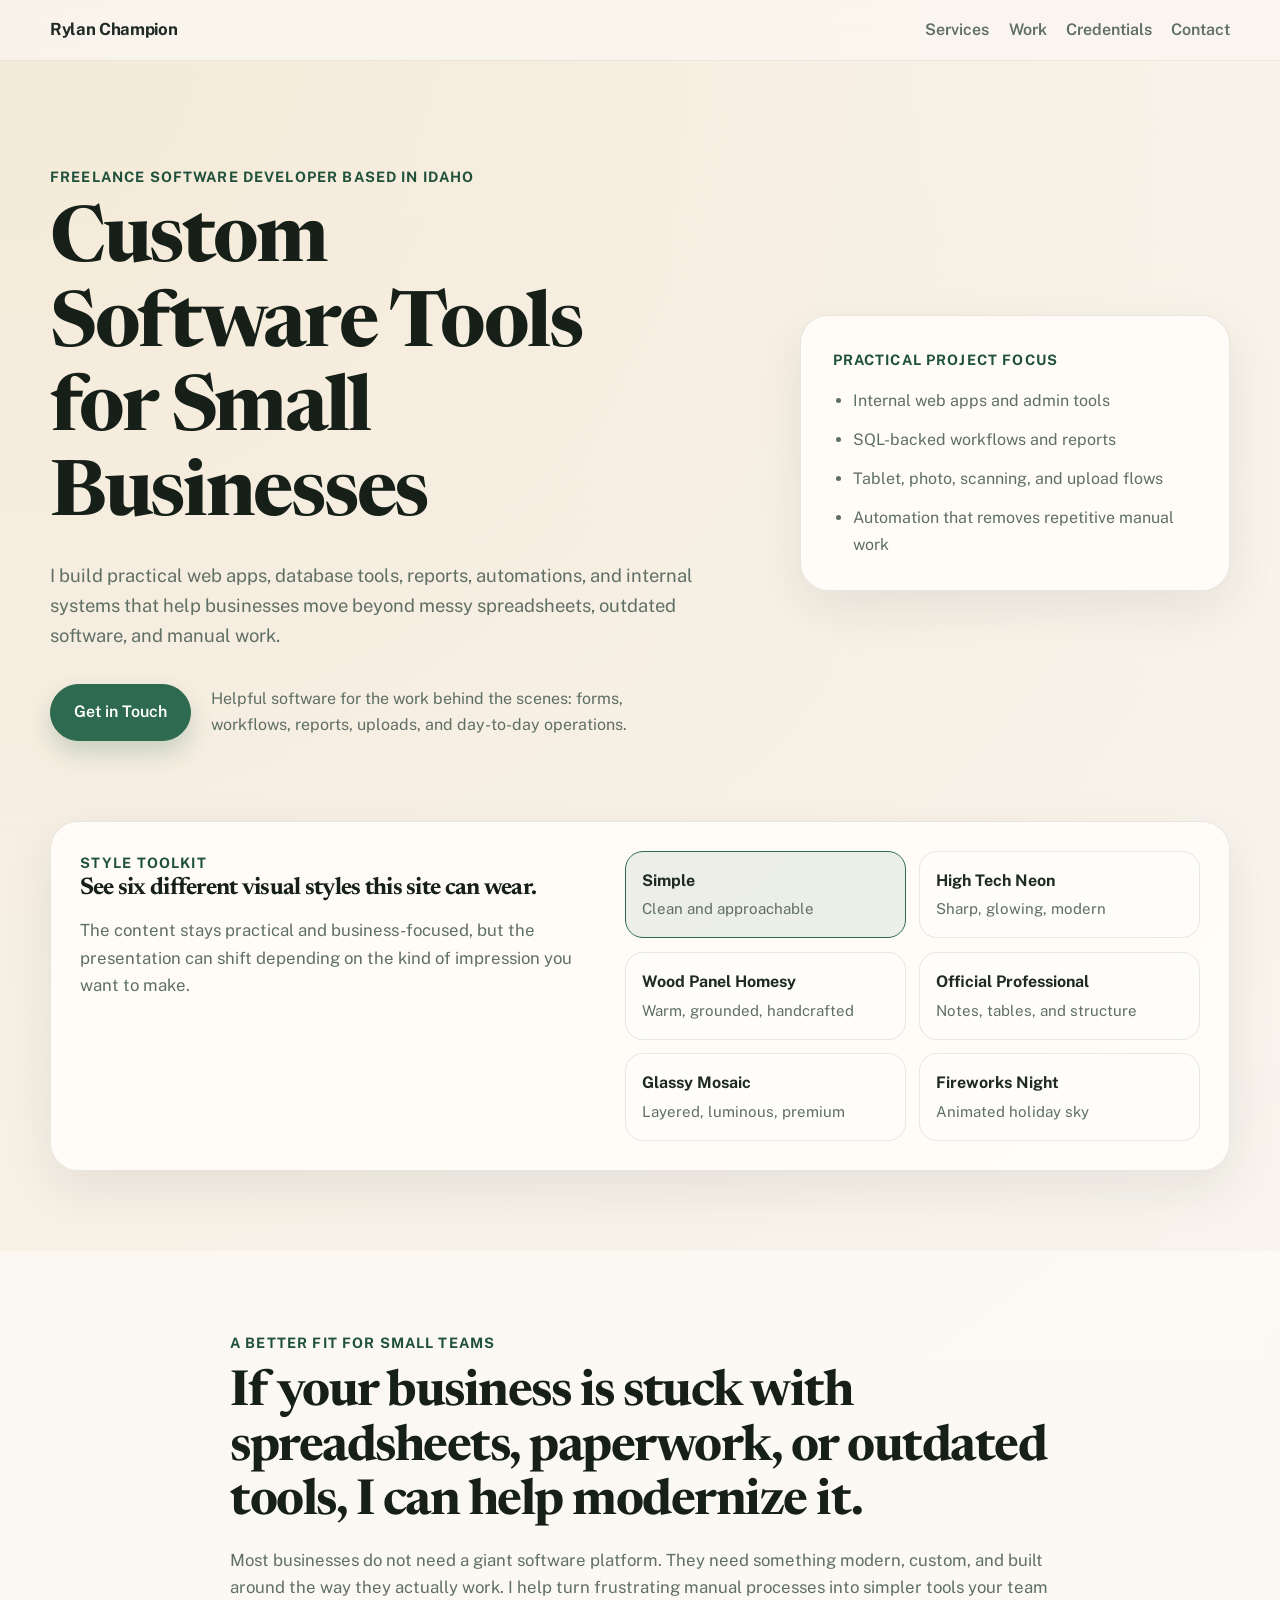
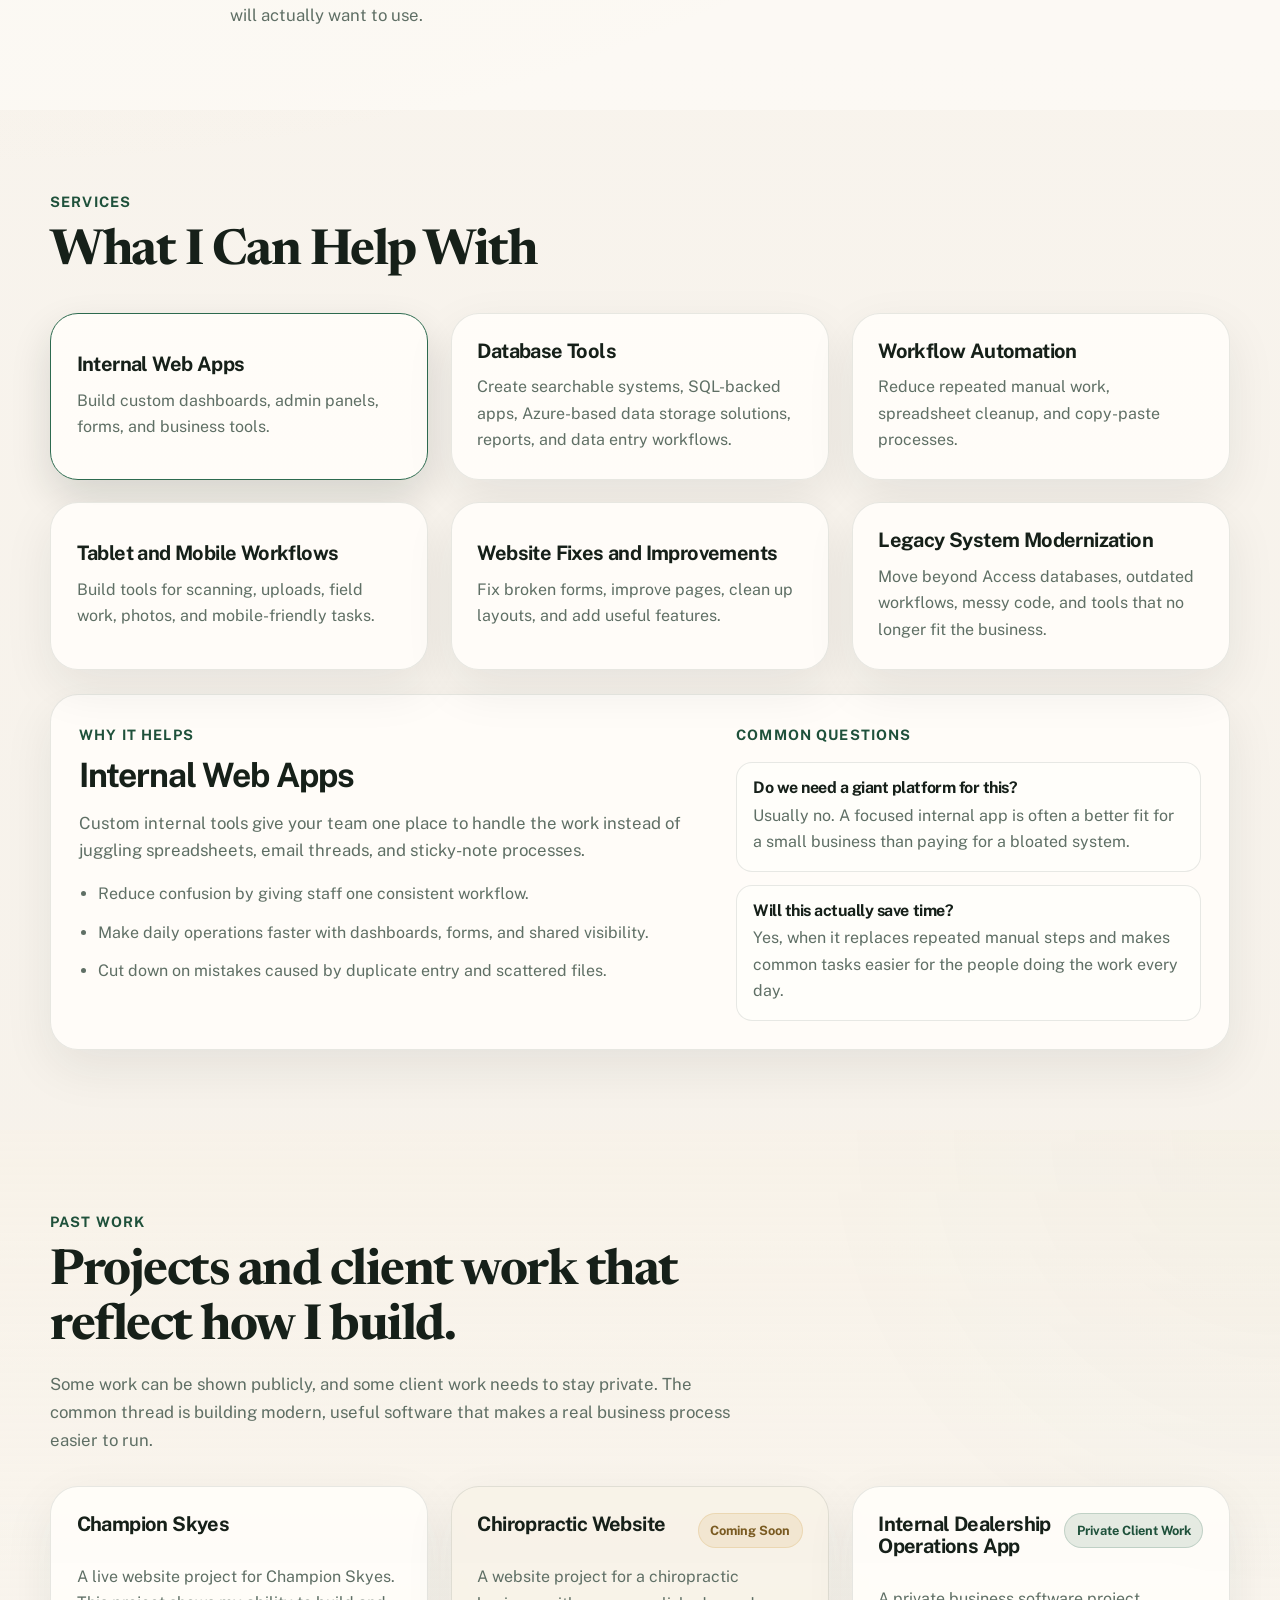
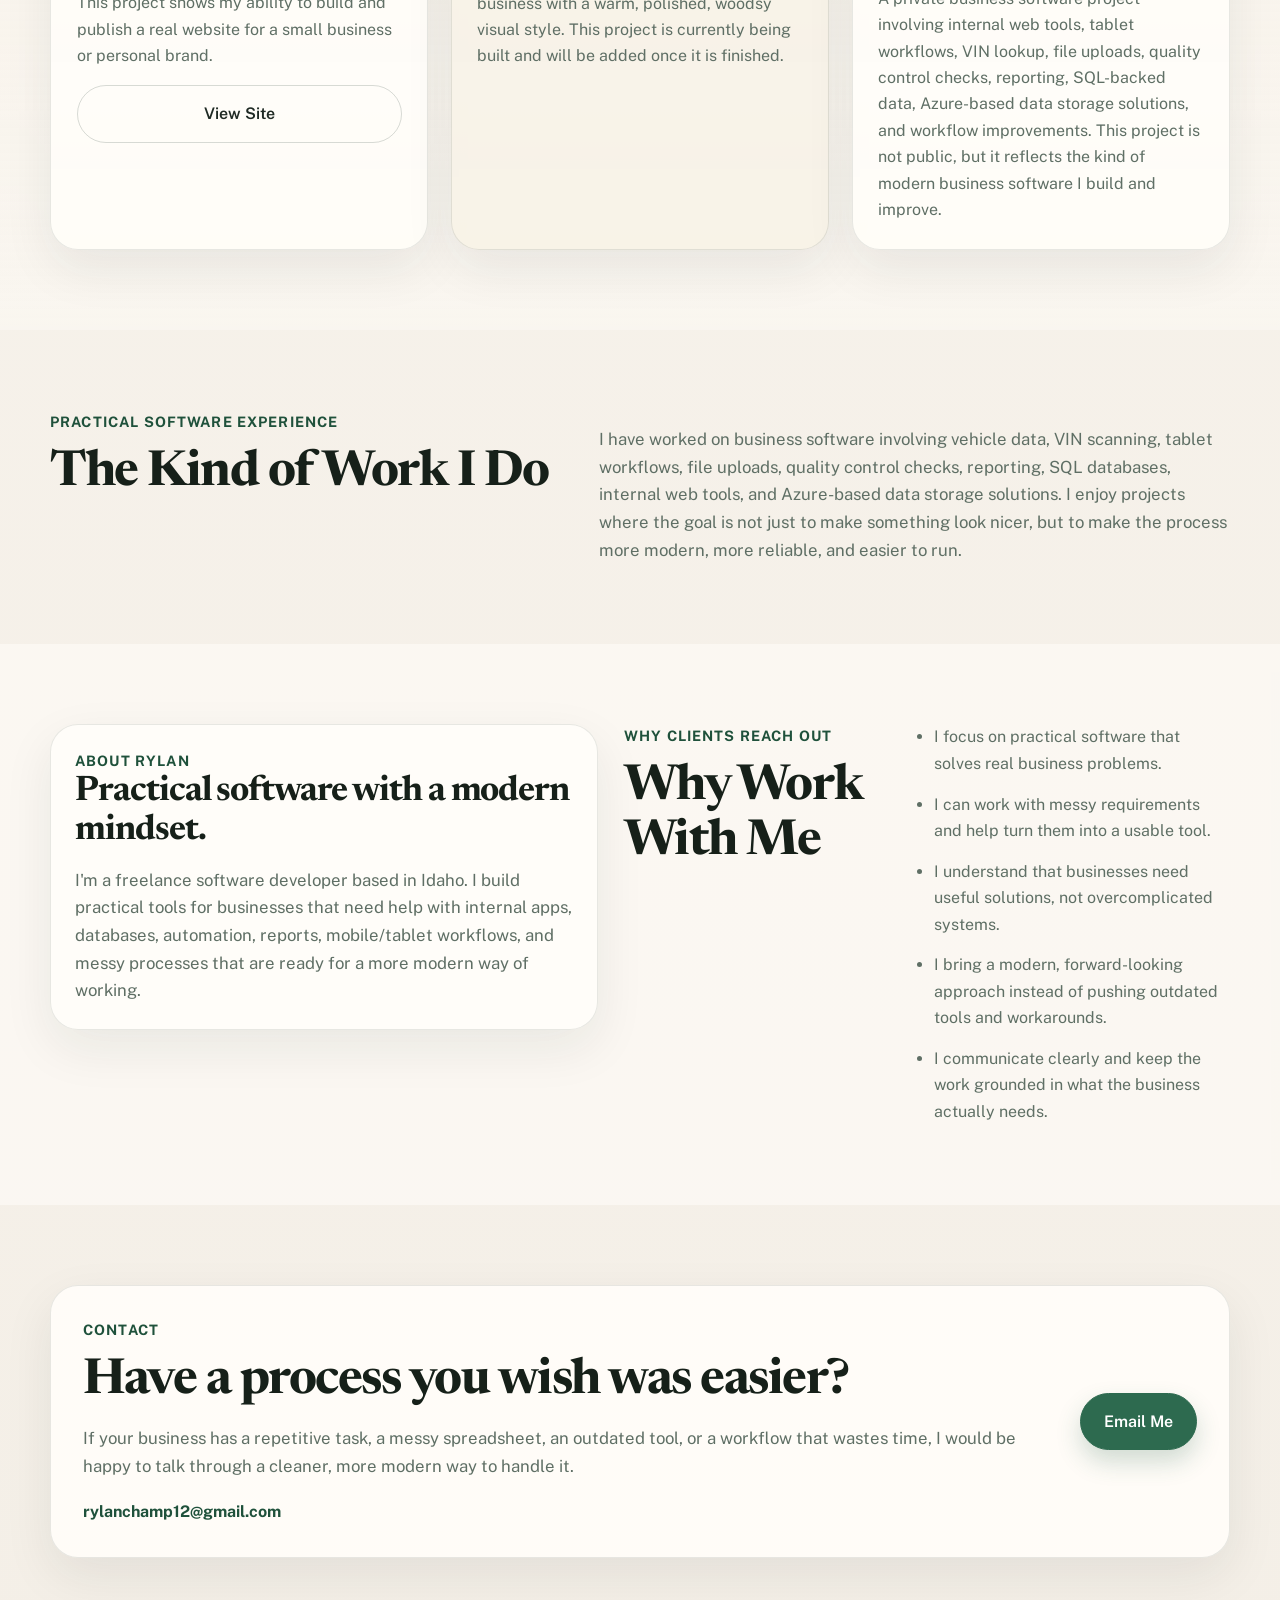
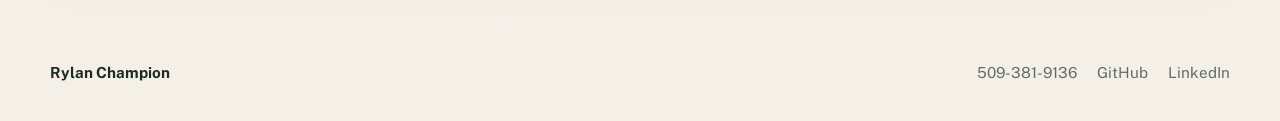
==== docs/index.html @ f6427a28 "Publish static freelance site with credentials page" ====
<!DOCTYPE html>
<html lang="en">
<head>
    <meta charset="utf-8" />
    <meta name="viewport" content="width=device-width, initial-scale=1" />
    <title>Rylan Champion | Freelance Software Developer</title>
    <meta name="description" content="Freelance software developer building custom web apps, database tools, automation, reports, and internal software for small businesses." />
    <link rel="preconnect" href="https://fonts.googleapis.com" />
    <link rel="preconnect" href="https://fonts.gstatic.com" crossorigin />
    <link href="https://fonts.googleapis.com/css2?family=Newsreader:opsz,wght@6..72,600;6..72,700&family=Public+Sans:wght@400;500;600;700;800&display=swap" rel="stylesheet" />
    <link rel="stylesheet" href="./css/site.css" />
</head>
<body data-theme="simple">
    <canvas id="fireworks-background" class="fireworks-canvas" aria-hidden="true"></canvas>

    <header class="site-header">
        <nav class="site-nav">
            <div class="container site-shell nav-inner">
                <a class="site-brand" href="#top">Rylan Champion</a>
                <button class="site-nav-toggle" type="button" aria-expanded="false" aria-controls="site-nav-links" data-nav-toggle>
                    <span class="site-nav-toggle-label">Menu</span>
                </button>
                <div class="site-nav-menu" id="site-nav-links" data-nav-menu>
                    <ul class="site-nav-list">
                        <li><a class="site-nav-link" href="#services">Services</a></li>
                        <li><a class="site-nav-link" href="#work">Work</a></li>
                        <li><a class="site-nav-link" href="./credentials.html">Credentials</a></li>
                        <li><a class="site-nav-link" href="#contact">Contact</a></li>
                    </ul>
                </div>
            </div>
        </nav>
    </header>

    <main id="top">
        <section class="hero-section">
            <div class="container site-shell">
                <div class="hero-grid">
                    <div class="hero-copy">
                        <p class="eyebrow">Freelance Software Developer based in Idaho</p>
                        <h1>Custom Software Tools for Small Businesses</h1>
                        <p class="hero-lead">
                            I build practical web apps, database tools, reports, automations, and internal systems that help businesses move beyond messy spreadsheets, outdated software, and manual work.
                        </p>
                        <div class="hero-actions">
                            <button class="btn btn-primary btn-lg" type="button" data-email-trigger="hero">Get in Touch</button>
                            <p class="hero-supporting-text">Helpful software for the work behind the scenes: forms, workflows, reports, uploads, and day-to-day operations.</p>
                        </div>
                    </div>
                    <aside class="hero-panel" aria-label="Typical project focus areas">
                        <div class="hero-panel-card">
                            <p class="hero-panel-label">Practical project focus</p>
                            <ul class="hero-points">
                                <li>Internal web apps and admin tools</li>
                                <li>SQL-backed workflows and reports</li>
                                <li>Tablet, photo, scanning, and upload flows</li>
                                <li>Automation that removes repetitive manual work</li>
                            </ul>
                        </div>
                    </aside>
                </div>
            </div>
        </section>

        <section class="content-section theme-toolkit-section" aria-labelledby="theme-toolkit-title">
            <div class="container site-shell">
                <div class="theme-toolkit">
                    <div class="theme-toolkit-copy">
                        <p class="section-kicker">Style Toolkit</p>
                        <h2 id="theme-toolkit-title">See six different visual styles this site can wear.</h2>
                        <p class="section-text">
                            The content stays practical and business-focused, but the presentation can shift depending on the kind of impression you want to make.
                        </p>
                    </div>
                    <div class="theme-switcher" role="group" aria-label="Website style options">
                        <button class="theme-option is-active" type="button" data-theme-value="simple">
                            <span class="theme-option-name">Simple</span>
                            <span class="theme-option-note">Clean and approachable</span>
                        </button>
                        <button class="theme-option" type="button" data-theme-value="neon">
                            <span class="theme-option-name">High Tech Neon</span>
                            <span class="theme-option-note">Sharp, glowing, modern</span>
                        </button>
                        <button class="theme-option" type="button" data-theme-value="homestead">
                            <span class="theme-option-name">Wood Panel Homesy</span>
                            <span class="theme-option-note">Warm, grounded, handcrafted</span>
                        </button>
                        <button class="theme-option" type="button" data-theme-value="ledger">
                            <span class="theme-option-name">Official Professional</span>
                            <span class="theme-option-note">Notes, tables, and structure</span>
                        </button>
                        <button class="theme-option" type="button" data-theme-value="mosaic">
                            <span class="theme-option-name">Glassy Mosaic</span>
                            <span class="theme-option-note">Layered, luminous, premium</span>
                        </button>
                        <button class="theme-option" type="button" data-theme-value="fireworks">
                            <span class="theme-option-name">Fireworks Night</span>
                            <span class="theme-option-note">Animated holiday sky</span>
                        </button>
                    </div>
                </div>
            </div>
        </section>

        <section class="content-section section-muted">
            <div class="container site-shell narrow-section">
                <p class="section-kicker">A better fit for small teams</p>
                <h2>If your business is stuck with spreadsheets, paperwork, or outdated tools, I can help modernize it.</h2>
                <p class="section-text">
                    Most businesses do not need a giant software platform. They need something modern, custom, and built around the way they actually work. I help turn frustrating manual processes into simpler tools your team will actually want to use.
                </p>
            </div>
        </section>

        <section class="content-section" id="services">
            <div class="container site-shell">
                <div class="section-heading">
                    <p class="section-kicker">Services</p>
                    <h2>What I Can Help With</h2>
                </div>
                <div class="card-grid">
                    <button class="info-card service-card is-active" type="button" data-service-key="internal-web-apps" aria-pressed="true">
                        <h3>Internal Web Apps</h3>
                        <p>Build custom dashboards, admin panels, forms, and business tools.</p>
                    </button>
                    <button class="info-card service-card" type="button" data-service-key="database-tools" aria-pressed="false">
                        <h3>Database Tools</h3>
                        <p>Create searchable systems, SQL-backed apps, Azure-based data storage solutions, reports, and data entry workflows.</p>
                    </button>
                    <button class="info-card service-card" type="button" data-service-key="workflow-automation" aria-pressed="false">
                        <h3>Workflow Automation</h3>
                        <p>Reduce repeated manual work, spreadsheet cleanup, and copy-paste processes.</p>
                    </button>
                    <button class="info-card service-card" type="button" data-service-key="tablet-mobile-workflows" aria-pressed="false">
                        <h3>Tablet and Mobile Workflows</h3>
                        <p>Build tools for scanning, uploads, field work, photos, and mobile-friendly tasks.</p>
                    </button>
                    <button class="info-card service-card" type="button" data-service-key="website-fixes" aria-pressed="false">
                        <h3>Website Fixes and Improvements</h3>
                        <p>Fix broken forms, improve pages, clean up layouts, and add useful features.</p>
                    </button>
                    <button class="info-card service-card" type="button" data-service-key="legacy-cleanup" aria-pressed="false">
                        <h3>Legacy System Modernization</h3>
                        <p>Move beyond Access databases, outdated workflows, messy code, and tools that no longer fit the business.</p>
                    </button>
                </div>
                <div class="service-detail-card" id="service-detail" aria-live="polite">
                    <div class="service-detail-grid">
                        <div>
                            <p class="section-kicker">Why It Helps</p>
                            <h3 id="service-detail-title">Internal Web Apps</h3>
                            <p class="section-text" id="service-detail-summary">
                                Custom internal tools give your team one place to handle the work instead of jumping between spreadsheets, email threads, and workarounds.
                            </p>
                            <ul class="service-detail-list" id="service-detail-benefits">
                                <li>Reduce confusion by giving staff one consistent workflow.</li>
                                <li>Make day-to-day operations faster with forms, dashboards, and shared visibility.</li>
                                <li>Cut down on mistakes caused by copy-paste steps and scattered files.</li>
                            </ul>
                        </div>
                        <div>
                            <p class="section-kicker">Common Questions</p>
                            <div class="service-faq-list" id="service-detail-faqs">
                                <article class="service-faq-item">
                                    <h4>Do we need a huge system for this?</h4>
                                    <p>Usually no. Many small businesses only need a focused tool that matches the way they already work.</p>
                                </article>
                                <article class="service-faq-item">
                                    <h4>Will my team actually use it?</h4>
                                    <p>That is the goal. The point is to make work simpler, not add another bloated platform people avoid.</p>
                                </article>
                            </div>
                        </div>
                    </div>
                </div>
            </div>
        </section>

        <section class="content-section section-accent" id="work">
            <div class="container site-shell">
                <div class="section-heading">
                    <p class="section-kicker">Past Work</p>
                    <h2>Projects and client work that reflect how I build.</h2>
                    <p class="section-text">
                        Some work can be shown publicly, and some client work needs to stay private. The common thread is building modern, useful software that makes a real business process easier to run.
                    </p>
                </div>
                <div class="project-grid">
                    <article class="project-card">
                        <div class="project-card-header">
                            <h3>Champion Skyes</h3>
                        </div>
                        <p>A live website project for Champion Skyes. This project shows my ability to build and publish a real website for a small business or personal brand.</p>
                        <a class="btn btn-outline-primary" href="https://championskyes.com/" target="_blank" rel="noreferrer">View Site</a>
                    </article>
                    <article class="project-card project-card-muted">
                        <div class="project-card-header">
                            <h3>Chiropractic Website</h3>
                            <span class="status-badge">Coming Soon</span>
                        </div>
                        <p>A website project for a chiropractic business with a warm, polished, woodsy visual style. This project is currently being built and will be added once it is finished.</p>
                    </article>
                    <article class="project-card">
                        <div class="project-card-header">
                            <h3>Internal Dealership Operations App</h3>
                            <span class="status-badge status-badge-secondary">Private Client Work</span>
                        </div>
                        <p>A private business software project involving internal web tools, tablet workflows, VIN lookup, file uploads, quality control checks, reporting, SQL-backed data, Azure-based data storage solutions, and workflow improvements. This project is not public, but it reflects the kind of modern business software I build and improve.</p>
                    </article>
                </div>
            </div>
        </section>

        <section class="content-section">
            <div class="container site-shell two-column-section">
                <div class="section-heading">
                    <p class="section-kicker">Practical software experience</p>
                    <h2>The Kind of Work I Do</h2>
                </div>
                <div>
                    <p class="section-text">
                        I have worked on business software involving vehicle data, VIN scanning, tablet workflows, file uploads, quality control checks, reporting, SQL databases, internal web tools, and Azure-based data storage solutions. I enjoy projects where the goal is not just to make something look nicer, but to make the process more modern, more reliable, and easier to run.
                    </p>
                </div>
            </div>
        </section>

        <section class="content-section section-muted">
            <div class="container site-shell about-why-grid">
                <article class="about-card about-card-no-photo" aria-labelledby="about-rylan-title">
                    <div class="about-copy">
                        <p class="section-kicker">About Rylan</p>
                        <h2 id="about-rylan-title">Practical software with a modern mindset.</h2>
                        <p class="section-text">
                            I'm a freelance software developer based in Idaho. I build practical tools for businesses that need help with internal apps, databases, automation, reports, mobile/tablet workflows, and messy processes that are ready for a more modern way of working.
                        </p>
                    </div>
                </article>
                <div class="two-column-section why-section">
                    <div class="section-heading">
                        <p class="section-kicker">Why clients reach out</p>
                        <h2>Why Work With Me</h2>
                    </div>
                    <ul class="benefit-list">
                        <li>I focus on practical software that solves real business problems.</li>
                        <li>I can work with messy requirements and help turn them into a usable tool.</li>
                        <li>I understand that businesses need useful solutions, not overcomplicated systems.</li>
                        <li>I bring a modern, forward-looking approach instead of pushing outdated tools and workarounds.</li>
                        <li>I communicate clearly and keep the work grounded in what the business actually needs.</li>
                    </ul>
                </div>
            </div>
        </section>

        <section class="content-section contact-section" id="contact">
            <div class="container site-shell">
                <div class="contact-card">
                    <div>
                        <p class="section-kicker">Contact</p>
                        <h2>Have a process you wish was easier?</h2>
                        <p class="section-text">
                            If your business has a repetitive task, a messy spreadsheet, an outdated tool, or a workflow that wastes time, I would be happy to talk through a cleaner, more modern way to handle it.
                        </p>
                        <a class="contact-link" href="mailto:rylanchamp12@gmail.com">rylanchamp12@gmail.com</a>
                    </div>
                    <div class="contact-actions">
                        <button class="btn btn-primary btn-lg" type="button" data-email-trigger="contact">Email Me</button>
                    </div>
                </div>
            </div>
        </section>
    </main>

    <footer class="site-footer">
        <div class="container site-shell footer-inner">
            <span class="footer-name">Rylan Champion</span>
            <div class="footer-links">
                <a href="tel:5093819136">509-381-9136</a>
                <a href="https://github.com/CodexChamp" target="_blank" rel="noreferrer">GitHub</a>
                <a href="https://www.linkedin.com/in/rylan-champion-a25611303/" target="_blank" rel="noreferrer">LinkedIn</a>
            </div>
        </div>
    </footer>

    <div class="email-choice-backdrop" id="email-choice-backdrop" hidden></div>
    <div class="email-choice-modal" id="email-choice-modal" role="dialog" aria-modal="true" aria-labelledby="email-choice-title" hidden>
        <button class="email-choice-close" type="button" id="email-choice-close" aria-label="Close contact options">&times;</button>
        <p class="section-kicker">Contact Options</p>
        <h2 id="email-choice-title">How would you like to send your message?</h2>
        <p class="section-text">Choose Gmail, Outlook, or your default email app.</p>
        <div class="email-choice-actions">
            <a class="email-choice-option" href="https://mail.google.com/mail/?view=cm&amp;fs=1&amp;to=rylanchamp12@gmail.com" target="_blank" rel="noreferrer">
                <span class="email-choice-name">Use Gmail</span>
                <span class="email-choice-note">Open a new Gmail compose window</span>
            </a>
            <a class="email-choice-option" href="https://outlook.office.com/mail/deeplink/compose?to=rylanchamp12@gmail.com" target="_blank" rel="noreferrer">
                <span class="email-choice-name">Use Outlook</span>
                <span class="email-choice-note">Open a new Outlook compose window</span>
            </a>
            <a class="email-choice-option" href="mailto:rylanchamp12@gmail.com">
                <span class="email-choice-name">Use Default Email App</span>
                <span class="email-choice-note">Open the email app already set on this device</span>
            </a>
        </div>
    </div>

    <script src="./js/site.js"></script>
</body>
</html>
---- docs/css/site.css ----
:root {
  --bg: #f4efe7;
  --surface: #fffdf9;
  --surface-soft: #f8f2e8;
  --surface-strong: rgba(255, 253, 249, 0.92);
  --text: #1f2a24;
  --muted: #5f6f65;
  --line: rgba(57, 74, 65, 0.12);
  --line-strong: rgba(57, 74, 65, 0.2);
  --primary: #2d6a4f;
  --primary-deep: #1f513b;
  --accent: #d9b26c;
  --shadow: 0 18px 50px rgba(27, 42, 35, 0.08);
  --radius-xl: 28px;
  --hero-overlay: radial-gradient(circle at top left, rgba(217, 178, 108, 0.18), transparent 35%);
  --body-gradient: linear-gradient(180deg, #faf6f0 0%, var(--bg) 100%);
  --header-bg: rgba(250, 246, 240, 0.82);
  --muted-section-bg: rgba(255, 253, 249, 0.55);
  --accent-section-bg: linear-gradient(180deg, rgba(248, 242, 232, 0.78), rgba(255, 253, 249, 0.4)),
    radial-gradient(circle at top right, rgba(45, 106, 79, 0.08), transparent 32%);
  --panel-border-style: solid;
  --panel-backdrop: blur(14px);
  --heading-font: "Newsreader", Georgia, serif;
  --body-font: "Public Sans", "Segoe UI", sans-serif;
  --body-pattern: none;
}

*,
*::before,
*::after {
  box-sizing: border-box;
}

html {
  font-size: 16px;
  scroll-behavior: smooth;
}

body {
  margin: 0;
  min-height: 100vh;
  background:
    var(--body-pattern),
    var(--hero-overlay),
    var(--body-gradient);
  color: var(--text);
  font-family: var(--body-font);
  line-height: 1.65;
  transition: background 250ms ease, color 250ms ease;
  position: relative;
}

button,
a,
input,
textarea,
select {
  font: inherit;
}

button {
  cursor: pointer;
}

.container {
  width: min(100% - 2rem, 1180px);
  margin: 0 auto;
}

.site-shell {
  max-width: 1180px;
}

.fireworks-canvas {
  position: fixed;
  inset: 0;
  width: 100%;
  height: 100%;
  pointer-events: none;
  opacity: 0;
  z-index: 0;
  transition: opacity 220ms ease;
}

.hero-section,
.content-section,
.site-header,
.site-footer {
  position: relative;
  z-index: 1;
}

h1,
h2,
h3,
h4 {
  color: #162019;
  letter-spacing: -0.03em;
  line-height: 1.1;
  margin: 0;
}

h1,
h2 {
  font-family: var(--heading-font);
}

p,
ul {
  margin: 0;
}

a {
  color: inherit;
}

.btn {
  display: inline-flex;
  align-items: center;
  justify-content: center;
  border-radius: 999px;
  font-weight: 600;
  padding: 0.9rem 1.45rem;
  border: 1px solid transparent;
  text-decoration: none;
  transition: transform 180ms ease, box-shadow 180ms ease, background-color 180ms ease, border-color 180ms ease;
}

.btn-lg {
  min-height: 3.4rem;
}

.btn:hover,
.btn:focus-visible {
  transform: translateY(-1px);
}

.btn-primary {
  background-color: var(--primary);
  border-color: var(--primary);
  color: #fff;
  box-shadow: 0 12px 24px rgba(45, 106, 79, 0.22);
}

.btn-primary:hover,
.btn-primary:focus-visible,
.btn-primary:active {
  background-color: var(--primary-deep);
  border-color: var(--primary-deep);
}

.btn-outline-primary {
  border-color: var(--line-strong);
  color: var(--text);
  background-color: transparent;
}

.btn-outline-primary:hover,
.btn-outline-primary:focus-visible {
  background-color: var(--surface-soft);
  border-color: var(--primary);
  color: var(--text);
}

.btn:focus-visible,
.site-nav-link:focus-visible,
.site-nav-toggle:focus-visible,
.theme-option:focus-visible,
.service-card:focus-visible,
.email-choice-close:focus-visible,
.email-choice-option:focus-visible {
  box-shadow: 0 0 0 0.18rem rgba(217, 178, 108, 0.3);
  outline: none;
}

.site-header {
  position: sticky;
  top: 0;
  z-index: 1000;
  backdrop-filter: var(--panel-backdrop);
  background-color: var(--header-bg);
  border-bottom: 1px solid rgba(57, 74, 65, 0.08);
}

.site-nav {
  padding: 1rem 0;
}

.nav-inner {
  display: flex;
  align-items: center;
  justify-content: space-between;
  gap: 1rem;
}

.site-brand {
  font-weight: 700;
  font-size: 1.05rem;
  letter-spacing: -0.02em;
  color: var(--text);
  text-decoration: none;
}

.site-brand:hover {
  color: var(--text);
}

.site-nav-menu {
  display: flex;
  align-items: center;
}

.site-nav-list {
  display: flex;
  align-items: center;
  gap: 0.6rem 1.2rem;
  list-style: none;
  padding: 0;
  margin: 0;
}

.site-nav-link {
  color: var(--muted);
  font-weight: 600;
  text-decoration: none;
}

.site-nav-link:hover {
  color: var(--text);
}

.site-nav-toggle {
  display: none;
  border: 1px solid var(--line-strong);
  background: rgba(255, 255, 255, 0.2);
  color: var(--text);
  border-radius: 999px;
  padding: 0.7rem 1rem;
}

.site-nav-toggle-label {
  display: block;
  font-weight: 700;
  line-height: 1;
}

.hero-section,
.content-section {
  padding: 5rem 0;
}

.hero-section {
  padding-top: 6.5rem;
}

.hero-grid {
  display: grid;
  gap: 2rem;
  align-items: center;
  grid-template-columns: minmax(0, 1.25fr) minmax(280px, 0.75fr);
}

.eyebrow,
.section-kicker,
.hero-panel-label {
  color: var(--primary-deep);
  font-size: 0.9rem;
  font-weight: 700;
  letter-spacing: 0.08em;
  text-transform: uppercase;
}

.hero-copy h1 {
  font-size: clamp(2.75rem, 6vw, 4.9rem);
  max-width: 12ch;
  margin-top: 0.8rem;
}

.hero-lead {
  color: var(--muted);
  font-size: 1.15rem;
  max-width: 42rem;
  margin-top: 1.35rem;
}

.hero-actions {
  margin-top: 2rem;
  display: flex;
  flex-wrap: wrap;
  align-items: center;
  gap: 1rem 1.25rem;
}

.hero-supporting-text {
  color: var(--muted);
  max-width: 28rem;
}

.hero-panel-card,
.info-card,
.project-card,
.contact-card {
  background: var(--surface-strong);
  border: 1px var(--panel-border-style) var(--line);
  border-radius: var(--radius-xl);
  box-shadow: var(--shadow);
}

.hero-panel-card {
  padding: 2rem;
}

.hero-points {
  margin: 1rem 0 0;
  padding-left: 1.25rem;
  color: var(--muted);
}

.hero-points li + li {
  margin-top: 0.8rem;
}

.section-muted {
  background-color: var(--muted-section-bg);
}

.section-accent {
  background: var(--accent-section-bg);
}

.narrow-section {
  max-width: 820px;
}

.credentials-hero .hero-lead {
  max-width: 52rem;
}

.credentials-grid {
  display: grid;
  grid-template-columns: repeat(2, minmax(0, 1fr));
  gap: 1.4rem;
}

.credential-card {
  padding: 1.8rem;
  background: var(--surface-strong);
  border: 1px var(--panel-border-style) var(--line);
  border-radius: var(--radius-xl);
  box-shadow: var(--shadow);
}

.credential-card h2 {
  font-size: clamp(1.7rem, 3vw, 2.35rem);
  margin-top: 0.75rem;
}

.credential-school {
  margin-top: 0.8rem;
  color: var(--primary-deep);
  font-weight: 700;
}

.section-heading {
  max-width: 44rem;
  margin-bottom: 2rem;
}

.section-heading h2,
.narrow-section h2,
.contact-card h2,
.email-choice-modal h2 {
  font-size: clamp(2rem, 4vw, 3.1rem);
  margin-top: 0.8rem;
}

.section-text {
  color: var(--muted);
  font-size: 1.05rem;
  margin-top: 1rem;
}

.card-grid,
.project-grid {
  display: grid;
  gap: 1.4rem;
}

.theme-toolkit-section {
  padding-top: 0;
}

.theme-toolkit {
  display: grid;
  gap: 1.5rem;
  grid-template-columns: minmax(0, 0.95fr) minmax(0, 1.05fr);
  align-items: start;
  padding: 1.8rem;
  background: var(--surface-strong);
  border: 1px var(--panel-border-style) var(--line);
  border-radius: var(--radius-xl);
  box-shadow: var(--shadow);
}

.theme-switcher {
  display: grid;
  gap: 0.85rem;
  grid-template-columns: repeat(2, minmax(0, 1fr));
}

.theme-option {
  text-align: left;
  border: 1px solid var(--line);
  background: rgba(255, 255, 255, 0.35);
  color: var(--text);
  border-radius: 18px;
  padding: 1rem 1rem 0.95rem;
  transition: transform 180ms ease, border-color 180ms ease, box-shadow 180ms ease, background-color 180ms ease;
}

.theme-option:hover,
.theme-option:focus-visible {
  transform: translateY(-1px);
  border-color: var(--primary);
  box-shadow: 0 12px 28px rgba(21, 37, 30, 0.08);
}

.theme-option.is-active {
  border-color: var(--primary);
  background: rgba(45, 106, 79, 0.09);
}

.theme-option-name,
.theme-option-note {
  display: block;
}

.theme-option-name {
  font-weight: 700;
}

.theme-option-note {
  color: var(--muted);
  font-size: 0.94rem;
  margin-top: 0.2rem;
}

.card-grid,
.project-grid {
  grid-template-columns: repeat(3, minmax(0, 1fr));
}

.info-card,
.project-card {
  padding: 1.6rem;
}

.service-card {
  text-align: left;
  width: 100%;
  cursor: pointer;
  transition: transform 180ms ease, box-shadow 180ms ease, border-color 180ms ease, background-color 180ms ease;
}

.service-card:hover,
.service-card:focus-visible {
  transform: translateY(-2px);
  border-color: var(--primary);
  box-shadow: 0 16px 36px rgba(24, 34, 28, 0.12);
}

.service-card.is-active {
  border-color: var(--primary);
  box-shadow: 0 18px 40px rgba(24, 34, 28, 0.14);
}

.info-card h3,
.project-card h3 {
  font-size: 1.25rem;
  margin-bottom: 0.8rem;
}

.info-card p,
.project-card p {
  color: var(--muted);
}

.service-detail-card {
  margin-top: 1.5rem;
  padding: 1.75rem;
  background: var(--surface-strong);
  border: 1px var(--panel-border-style) var(--line);
  border-radius: var(--radius-xl);
  box-shadow: var(--shadow);
}

.service-detail-grid {
  display: grid;
  gap: 1.75rem;
  grid-template-columns: minmax(0, 1.15fr) minmax(0, 0.85fr);
}

.service-detail-card h3 {
  font-size: clamp(1.5rem, 2.8vw, 2.1rem);
  margin-top: 0.65rem;
}

.service-detail-list {
  margin: 1rem 0 0;
  padding-left: 1.2rem;
  color: var(--muted);
}

.service-detail-list li + li {
  margin-top: 0.75rem;
}

.service-faq-list {
  display: grid;
  gap: 0.85rem;
  margin-top: 1rem;
}

.service-faq-item {
  padding: 1rem 1rem 0.95rem;
  background: rgba(255, 255, 255, 0.36);
  border: 1px solid var(--line);
  border-radius: 16px;
}

.service-faq-item h4 {
  font-size: 1rem;
  margin: 0 0 0.35rem;
}

.service-faq-item p {
  color: var(--muted);
}

.project-card {
  display: flex;
  flex-direction: column;
  gap: 1rem;
  min-height: 100%;
}

.project-card-header {
  display: flex;
  gap: 0.75rem;
  justify-content: space-between;
  align-items: flex-start;
}

.project-card-muted {
  background: rgba(248, 242, 232, 0.92);
}

.status-badge {
  display: inline-flex;
  align-items: center;
  white-space: nowrap;
  padding: 0.38rem 0.72rem;
  border-radius: 999px;
  background-color: rgba(217, 178, 108, 0.18);
  color: #7a5b22;
  border: 1px solid rgba(217, 178, 108, 0.3);
  font-size: 0.8rem;
  font-weight: 700;
}

.status-badge-secondary {
  background-color: rgba(45, 106, 79, 0.12);
  color: var(--primary-deep);
  border-color: rgba(45, 106, 79, 0.2);
}

.two-column-section {
  display: grid;
  gap: 2rem;
  grid-template-columns: minmax(0, 0.9fr) minmax(0, 1.1fr);
  align-items: start;
}

.about-why-grid {
  display: grid;
  gap: 1.6rem;
  grid-template-columns: minmax(320px, 0.95fr) minmax(0, 1.05fr);
  align-items: start;
}

.about-card {
  display: grid;
  gap: 1.25rem;
  grid-template-columns: 180px minmax(0, 1fr);
  align-items: start;
  padding: 1.5rem;
  background: var(--surface-strong);
  border: 1px var(--panel-border-style) var(--line);
  border-radius: var(--radius-xl);
  box-shadow: var(--shadow);
}

.about-card-no-photo {
  grid-template-columns: 1fr;
}

.about-photo-wrap {
  width: 180px;
}

.about-photo {
  width: 100%;
  aspect-ratio: 4 / 5;
  object-fit: cover;
  border-radius: 18px;
  display: block;
  border: 1px solid var(--line);
  box-shadow: 0 10px 24px rgba(24, 34, 28, 0.1);
}

.about-copy h2 {
  font-size: clamp(1.55rem, 3vw, 2.2rem);
}

.why-section {
  min-width: 0;
}

.benefit-list {
  padding-left: 1.25rem;
  color: var(--muted);
}

.benefit-list li + li {
  margin-top: 0.9rem;
}

.contact-card {
  padding: 2rem;
  display: grid;
  gap: 1.5rem;
  grid-template-columns: minmax(0, 1.4fr) auto;
  align-items: center;
}

.contact-link {
  display: inline-block;
  margin-top: 1.15rem;
  color: var(--primary-deep);
  font-weight: 700;
  text-decoration: none;
}

.contact-link:hover {
  text-decoration: underline;
}

.contact-actions {
  display: flex;
  justify-content: flex-end;
}

.email-choice-backdrop {
  position: fixed;
  inset: 0;
  background: rgba(13, 20, 33, 0.46);
  z-index: 1040;
}

.email-choice-modal {
  position: fixed;
  top: 50%;
  left: 50%;
  width: min(92vw, 560px);
  transform: translate(-50%, -50%);
  padding: 1.6rem;
  background: var(--surface-strong);
  border: 1px var(--panel-border-style) var(--line);
  border-radius: var(--radius-xl);
  box-shadow: 0 28px 70px rgba(12, 20, 28, 0.2);
  z-index: 1050;
}

.email-choice-close {
  position: absolute;
  top: 0.85rem;
  right: 0.95rem;
  width: 2rem;
  height: 2rem;
  border: 0;
  border-radius: 999px;
  background: transparent;
  color: var(--muted);
  font-size: 1.4rem;
  line-height: 1;
}

.email-choice-actions {
  display: grid;
  gap: 0.85rem;
  margin-top: 1.25rem;
}

.email-choice-option {
  display: block;
  padding: 1rem 1rem 0.95rem;
  background: rgba(255, 255, 255, 0.42);
  border: 1px solid var(--line);
  border-radius: 16px;
  text-decoration: none;
  transition: transform 180ms ease, border-color 180ms ease, box-shadow 180ms ease;
}

.email-choice-option:hover,
.email-choice-option:focus-visible,
.email-choice-close:hover,
.email-choice-close:focus-visible {
  transform: translateY(-1px);
}

.email-choice-option:hover,
.email-choice-option:focus-visible {
  border-color: var(--primary);
  box-shadow: 0 14px 30px rgba(17, 29, 24, 0.1);
}

.email-choice-name,
.email-choice-note {
  display: block;
}

.email-choice-name {
  font-weight: 700;
  color: var(--text);
}

.email-choice-note {
  margin-top: 0.2rem;
  color: var(--muted);
  font-size: 0.94rem;
}

.site-footer {
  padding: 1.35rem 0 2.25rem;
}

.footer-inner {
  display: flex;
  justify-content: space-between;
  align-items: center;
  gap: 1rem;
  color: var(--muted);
  font-size: 0.95rem;
}

.footer-name {
  font-weight: 700;
  color: var(--text);
}

.footer-links {
  display: flex;
  flex-wrap: wrap;
  justify-content: flex-end;
  gap: 0.9rem 1.25rem;
}

.footer-links a {
  color: var(--muted);
  text-decoration: none;
}

.footer-links a:hover {
  text-decoration: underline;
}

body[data-theme="simple"] {
  --bg: #f4efe7;
  --surface: #fffdf9;
  --surface-soft: #f8f2e8;
  --surface-strong: rgba(255, 253, 249, 0.92);
  --text: #1f2a24;
  --muted: #5f6f65;
  --line: rgba(57, 74, 65, 0.12);
  --line-strong: rgba(57, 74, 65, 0.2);
  --primary: #2d6a4f;
  --primary-deep: #1f513b;
  --accent: #d9b26c;
  --shadow: 0 18px 50px rgba(27, 42, 35, 0.08);
  --hero-overlay: radial-gradient(circle at top left, rgba(217, 178, 108, 0.18), transparent 35%);
  --body-gradient: linear-gradient(180deg, #faf6f0 0%, var(--bg) 100%);
  --header-bg: rgba(250, 246, 240, 0.82);
  --muted-section-bg: rgba(255, 253, 249, 0.55);
  --accent-section-bg: linear-gradient(180deg, rgba(248, 242, 232, 0.78), rgba(255, 253, 249, 0.4)),
    radial-gradient(circle at top right, rgba(45, 106, 79, 0.08), transparent 32%);
  --panel-border-style: solid;
  --panel-backdrop: blur(14px);
  --heading-font: "Newsreader", Georgia, serif;
  --body-font: "Public Sans", "Segoe UI", sans-serif;
  --body-pattern: none;
}

body[data-theme="neon"] {
  --bg: #08111f;
  --surface: #0f1b2f;
  --surface-soft: #12253d;
  --surface-strong: rgba(10, 22, 40, 0.84);
  --text: #e8f7ff;
  --muted: #98c6d8;
  --line: rgba(94, 241, 255, 0.2);
  --line-strong: rgba(94, 241, 255, 0.42);
  --primary: #8f7cff;
  --primary-deep: #6d59ff;
  --accent: #ff57c1;
  --shadow: 0 0 0 1px rgba(94, 241, 255, 0.16), 0 24px 60px rgba(3, 7, 18, 0.55);
  --hero-overlay: radial-gradient(circle at top left, rgba(94, 241, 255, 0.16), transparent 30%);
  --body-gradient: linear-gradient(180deg, #0a1020 0%, #040814 100%);
  --header-bg: rgba(5, 12, 24, 0.72);
  --muted-section-bg: rgba(11, 21, 38, 0.58);
  --accent-section-bg: linear-gradient(180deg, rgba(17, 31, 54, 0.85), rgba(7, 13, 24, 0.7)),
    radial-gradient(circle at top right, rgba(255, 87, 193, 0.18), transparent 30%);
  --panel-border-style: solid;
  --panel-backdrop: blur(18px);
  --heading-font: "Public Sans", "Segoe UI", sans-serif;
  --body-font: "Public Sans", "Segoe UI", sans-serif;
  --body-pattern: linear-gradient(rgba(94, 241, 255, 0.05) 1px, transparent 1px),
    linear-gradient(90deg, rgba(94, 241, 255, 0.05) 1px, transparent 1px);
  background-size: auto, auto, auto, 34px 34px, 34px 34px;
}

body[data-theme="homestead"] {
  --bg: #efe2d0;
  --surface: #f8eee2;
  --surface-soft: rgba(248, 236, 219, 0.95);
  --surface-strong: rgba(249, 239, 226, 0.9);
  --text: #2f1d12;
  --muted: #6d4d39;
  --line: rgba(82, 51, 33, 0.24);
  --line-strong: rgba(82, 51, 33, 0.36);
  --primary: #a56435;
  --primary-deep: #704122;
  --accent: #f2c07d;
  --shadow: 0 18px 38px rgba(50, 28, 13, 0.2);
  --hero-overlay: linear-gradient(180deg, rgba(29, 14, 7, 0.2), rgba(29, 14, 7, 0.08));
  --body-gradient: linear-gradient(180deg, rgba(44, 24, 12, 0.16), rgba(44, 24, 12, 0.16));
  --header-bg: rgba(57, 31, 16, 0.72);
  --muted-section-bg: rgba(92, 55, 32, 0.18);
  --accent-section-bg: linear-gradient(180deg, rgba(79, 47, 28, 0.2), rgba(44, 24, 12, 0.12));
  --panel-border-style: solid;
  --panel-backdrop: blur(10px);
  --heading-font: "Newsreader", Georgia, serif;
  --body-font: "Public Sans", "Segoe UI", sans-serif;
  --body-pattern: linear-gradient(rgba(32, 17, 8, 0.16), rgba(32, 17, 8, 0.16)),
    url("../images/rustic-wooden-plank-backdrop.png");
}

body[data-theme="ledger"] {
  --bg: #edf0f3;
  --surface: #ffffff;
  --surface-soft: #f5f7f9;
  --surface-strong: rgba(255, 255, 255, 0.95);
  --text: #1f2a33;
  --muted: #596673;
  --line: rgba(105, 119, 132, 0.22);
  --line-strong: rgba(67, 87, 106, 0.34);
  --primary: #1f4f7a;
  --primary-deep: #173a5a;
  --accent: #b9c8d6;
  --shadow: 0 10px 22px rgba(36, 52, 67, 0.06);
  --hero-overlay: linear-gradient(180deg, rgba(31, 79, 122, 0.04), transparent 24%);
  --body-gradient: linear-gradient(180deg, #f7f9fb 0%, #edf0f3 100%);
  --header-bg: rgba(247, 249, 251, 0.92);
  --muted-section-bg: rgba(255, 255, 255, 0.62);
  --accent-section-bg: linear-gradient(180deg, rgba(244, 247, 250, 0.95), rgba(236, 241, 245, 0.85));
  --panel-border-style: dashed;
  --panel-backdrop: blur(8px);
  --heading-font: "Public Sans", "Segoe UI", sans-serif;
  --body-font: "Public Sans", "Segoe UI", sans-serif;
  --body-pattern: linear-gradient(transparent 31px, rgba(31, 79, 122, 0.08) 32px),
    linear-gradient(90deg, transparent 31px, rgba(31, 79, 122, 0.05) 32px);
}

body[data-theme="mosaic"] {
  --bg: #031311;
  --surface: #08211e;
  --surface-soft: rgba(12, 43, 38, 0.88);
  --surface-strong: rgba(6, 22, 23, 0.76);
  --text: #e9f4f0;
  --muted: #b4d3cb;
  --line: rgba(117, 213, 183, 0.16);
  --line-strong: rgba(117, 213, 183, 0.32);
  --primary: #3aa581;
  --primary-deep: #256e57;
  --accent: #6fe0d0;
  --shadow: 0 28px 80px rgba(0, 0, 0, 0.42);
  --hero-overlay: radial-gradient(circle at 20% 80%, rgba(74, 209, 184, 0.26), transparent 34%),
    radial-gradient(circle at 85% 78%, rgba(110, 224, 208, 0.18), transparent 28%);
  --body-gradient: linear-gradient(180deg, #03100f 0%, #071e1d 58%, #1f5b54 100%);
  --header-bg: rgba(4, 12, 19, 0.82);
  --muted-section-bg: rgba(5, 25, 23, 0.34);
  --accent-section-bg: linear-gradient(180deg, rgba(5, 21, 22, 0.3), rgba(23, 70, 64, 0.28));
  --panel-border-style: solid;
  --panel-backdrop: blur(22px);
  --heading-font: "Public Sans", "Segoe UI", sans-serif;
  --body-font: "Public Sans", "Segoe UI", sans-serif;
  --body-pattern:
    radial-gradient(circle at 12% 18%, rgba(255, 255, 255, 0.9) 0 1px, transparent 2px),
    radial-gradient(circle at 28% 52%, rgba(255, 255, 255, 0.7) 0 1.2px, transparent 2.4px),
    radial-gradient(circle at 44% 12%, rgba(255, 255, 255, 0.9) 0 1px, transparent 2px),
    radial-gradient(circle at 58% 36%, rgba(255, 255, 255, 0.72) 0 1.1px, transparent 2.4px),
    radial-gradient(circle at 77% 16%, rgba(255, 255, 255, 0.88) 0 1px, transparent 2px),
    radial-gradient(circle at 88% 44%, rgba(255, 255, 255, 0.72) 0 1.2px, transparent 2.6px),
    radial-gradient(circle at 72% 72%, rgba(255, 255, 255, 0.78) 0 1px, transparent 2.2px),
    radial-gradient(circle at 18% 86%, rgba(255, 255, 255, 0.84) 0 1.1px, transparent 2.4px);
}

body[data-theme="neon"] h1,
body[data-theme="neon"] h2,
body[data-theme="neon"] h3,
body[data-theme="neon"] h4 {
  color: #f3fcff;
  letter-spacing: -0.04em;
}

body[data-theme="neon"] .btn-primary {
  color: #f8f2ff;
  box-shadow: 0 0 0 1px rgba(143, 124, 255, 0.28), 0 0 24px rgba(143, 124, 255, 0.35);
}

body[data-theme="neon"] .theme-option.is-active {
  background: rgba(143, 124, 255, 0.12);
}

body[data-theme="neon"] .service-card.is-active {
  border-color: rgba(143, 124, 255, 0.6);
  box-shadow: 0 0 0 1px rgba(143, 124, 255, 0.24), 0 0 28px rgba(143, 124, 255, 0.24);
}

body[data-theme="neon"] .project-card-muted {
  background: linear-gradient(180deg, rgba(62, 38, 110, 0.92), rgba(28, 18, 54, 0.94));
  border-color: rgba(143, 124, 255, 0.35);
}

body[data-theme="neon"] .project-card-muted h3,
body[data-theme="neon"] .project-card-muted p {
  color: #f0eaff;
}

body[data-theme="neon"] .project-card-muted .status-badge {
  background-color: rgba(255, 87, 193, 0.16);
  color: #ffd6f2;
  border-color: rgba(255, 87, 193, 0.28);
}

body[data-theme="homestead"] {
  background-size: cover, cover, auto, auto;
  background-position: center, center, center, center;
  background-attachment: fixed, fixed, scroll, scroll;
}

body[data-theme="homestead"] .site-header {
  border-bottom-color: rgba(255, 227, 190, 0.16);
}

body[data-theme="homestead"] .site-brand,
body[data-theme="homestead"] .site-nav-link {
  color: #fff0dc;
}

body[data-theme="homestead"] .site-nav-link:hover {
  color: #fff8ef;
}

body[data-theme="homestead"] .hero-copy h1,
body[data-theme="homestead"] .hero-lead,
body[data-theme="homestead"] .hero-supporting-text,
body[data-theme="homestead"] .section-heading > h2,
body[data-theme="homestead"] .section-heading > .section-text,
body[data-theme="homestead"] .two-column-section > div:last-child .section-text,
body[data-theme="homestead"] .two-column-section .benefit-list,
body[data-theme="homestead"] .narrow-section > h2,
body[data-theme="homestead"] .narrow-section > .section-text {
  color: #fff4e8;
  text-shadow: 0 2px 10px rgba(35, 18, 8, 0.32);
}

body[data-theme="homestead"] .hero-copy .eyebrow,
body[data-theme="homestead"] .section-heading > .section-kicker,
body[data-theme="homestead"] .two-column-section .section-kicker,
body[data-theme="homestead"] .narrow-section > .section-kicker {
  color: #ffd9ad;
  text-shadow: 0 2px 12px rgba(35, 18, 8, 0.3);
}

body[data-theme="homestead"] .hero-actions .btn-primary {
  color: #fff8ef;
}

body[data-theme="homestead"] .hero-panel-card,
body[data-theme="homestead"] .info-card,
body[data-theme="homestead"] .project-card,
body[data-theme="homestead"] .contact-card,
body[data-theme="homestead"] .theme-toolkit,
body[data-theme="homestead"] .service-detail-card,
body[data-theme="homestead"] .about-card {
  box-shadow: 0 18px 34px rgba(50, 28, 13, 0.2);
}

body[data-theme="homestead"] .theme-option {
  background: rgba(255, 247, 236, 0.58);
}

body[data-theme="homestead"] .hero-panel-card,
body[data-theme="homestead"] .hero-panel-card .hero-panel-label,
body[data-theme="homestead"] .hero-panel-card .hero-points,
body[data-theme="homestead"] .info-card,
body[data-theme="homestead"] .info-card h3,
body[data-theme="homestead"] .info-card p,
body[data-theme="homestead"] .project-card,
body[data-theme="homestead"] .project-card h3,
body[data-theme="homestead"] .project-card p,
body[data-theme="homestead"] .about-card,
body[data-theme="homestead"] .about-card h2,
body[data-theme="homestead"] .about-card .section-text,
body[data-theme="homestead"] .about-card .section-kicker,
body[data-theme="homestead"] .contact-card,
body[data-theme="homestead"] .contact-card h2,
body[data-theme="homestead"] .contact-card .section-text,
body[data-theme="homestead"] .contact-card .section-kicker,
body[data-theme="homestead"] .contact-card .contact-link,
body[data-theme="homestead"] .theme-toolkit,
body[data-theme="homestead"] .theme-toolkit h2,
body[data-theme="homestead"] .theme-toolkit .section-text,
body[data-theme="homestead"] .theme-toolkit .section-kicker,
body[data-theme="homestead"] .service-detail-card,
body[data-theme="homestead"] .service-detail-card h3,
body[data-theme="homestead"] .service-detail-card .section-text,
body[data-theme="homestead"] .service-detail-card .section-kicker,
body[data-theme="homestead"] .service-detail-list,
body[data-theme="homestead"] .service-faq-item h4,
body[data-theme="homestead"] .service-faq-item p {
  color: #3f2719;
  text-shadow: none;
}

body[data-theme="homestead"] .about-card .section-kicker,
body[data-theme="homestead"] .contact-card .section-kicker,
body[data-theme="homestead"] .theme-toolkit .section-kicker,
body[data-theme="homestead"] .hero-panel-card .hero-panel-label {
  color: #9f6539;
}

body[data-theme="homestead"] .project-card-muted {
  background: rgba(244, 232, 214, 0.94);
}

body[data-theme="homestead"] .service-faq-item,
body[data-theme="homestead"] .email-choice-option {
  background: rgba(255, 248, 239, 0.62);
}

body[data-theme="homestead"] .email-choice-modal,
body[data-theme="homestead"] .email-choice-option,
body[data-theme="homestead"] .email-choice-name,
body[data-theme="homestead"] .email-choice-note {
  color: #3f2719;
  text-shadow: none;
}

body[data-theme="homestead"] .status-badge {
  color: #7b4f2f;
}

body[data-theme="homestead"] .status-badge-secondary {
  color: #5b3823;
}

body[data-theme="ledger"] .hero-panel-card,
body[data-theme="ledger"] .info-card,
body[data-theme="ledger"] .project-card,
body[data-theme="ledger"] .contact-card,
body[data-theme="ledger"] .theme-toolkit,
body[data-theme="ledger"] .service-detail-card,
body[data-theme="ledger"] .about-card {
  border-radius: 10px;
}

body[data-theme="ledger"] .section-kicker,
body[data-theme="ledger"] .eyebrow,
body[data-theme="ledger"] .hero-panel-label {
  letter-spacing: 0.14em;
}

body[data-theme="mosaic"] .hero-panel-card,
body[data-theme="mosaic"] .info-card,
body[data-theme="mosaic"] .project-card,
body[data-theme="mosaic"] .contact-card,
body[data-theme="mosaic"] .theme-toolkit,
body[data-theme="mosaic"] .service-detail-card,
body[data-theme="mosaic"] .about-card,
body[data-theme="mosaic"] .credential-card {
  backdrop-filter: blur(20px);
  box-shadow: 0 24px 64px rgba(0, 0, 0, 0.3);
}

body[data-theme="mosaic"] .theme-option {
  background: rgba(11, 33, 31, 0.72);
  border-color: rgba(117, 213, 183, 0.18);
}

body[data-theme="mosaic"] .site-header {
  border-bottom-color: rgba(117, 213, 183, 0.16);
}

body[data-theme="mosaic"] h1,
body[data-theme="mosaic"] h2,
body[data-theme="mosaic"] h3,
body[data-theme="mosaic"] h4,
body[data-theme="mosaic"] .site-brand {
  color: #edf7f2;
}

body[data-theme="mosaic"] .credential-school {
  color: #6fe0d0;
}

body[data-theme="mosaic"] .btn-primary {
  box-shadow: 0 12px 28px rgba(58, 165, 129, 0.3);
}

body[data-theme="mosaic"] .project-card-muted {
  background: rgba(10, 35, 34, 0.76);
}

body[data-theme="mosaic"] .status-badge {
  background-color: rgba(111, 224, 208, 0.14);
  color: #bef4e6;
  border-color: rgba(111, 224, 208, 0.24);
}

body[data-theme="mosaic"] .status-badge-secondary {
  background-color: rgba(58, 165, 129, 0.18);
  color: #d7fff5;
  border-color: rgba(58, 165, 129, 0.22);
}

body[data-theme="mosaic"] .service-faq-item {
  background: rgba(11, 33, 31, 0.68);
}

body[data-theme="mosaic"] .email-choice-modal {
  backdrop-filter: blur(20px);
}

body[data-theme="fireworks"] {
  --bg: #060b19;
  --surface: #fff9f2;
  --surface-soft: rgba(255, 247, 237, 0.96);
  --surface-strong: rgba(255, 250, 244, 0.9);
  --text: #f6f2ec;
  --muted: #d9dde7;
  --line: rgba(255, 219, 160, 0.22);
  --line-strong: rgba(255, 219, 160, 0.38);
  --primary: #d9493e;
  --primary-deep: #a72f28;
  --accent: #ffd06d;
  --shadow: 0 24px 70px rgba(2, 4, 12, 0.4);
  --hero-overlay: radial-gradient(circle at 50% 80%, rgba(51, 89, 181, 0.32), transparent 36%);
  --body-gradient: linear-gradient(180deg, #060b19 0%, #0c1431 54%, #16295a 100%);
  --header-bg: rgba(5, 8, 20, 0.78);
  --muted-section-bg: rgba(7, 12, 28, 0.24);
  --accent-section-bg: linear-gradient(180deg, rgba(7, 12, 28, 0.18), rgba(20, 36, 82, 0.16));
  --panel-border-style: solid;
  --panel-backdrop: blur(16px);
  --heading-font: "Newsreader", Georgia, serif;
  --body-font: "Public Sans", "Segoe UI", sans-serif;
  --body-pattern: none;
}

body[data-theme="fireworks"] .fireworks-canvas {
  opacity: 1;
}

body[data-theme="fireworks"] .site-header {
  border-bottom-color: rgba(255, 255, 255, 0.08);
}

body[data-theme="fireworks"] .site-brand,
body[data-theme="fireworks"] .site-nav-link,
body[data-theme="fireworks"] h1,
body[data-theme="fireworks"] h2,
body[data-theme="fireworks"] h3,
body[data-theme="fireworks"] h4,
body[data-theme="fireworks"] .hero-copy .eyebrow,
body[data-theme="fireworks"] .section-heading > h2,
body[data-theme="fireworks"] .section-heading > .section-kicker,
body[data-theme="fireworks"] .section-heading > .section-text,
body[data-theme="fireworks"] .narrow-section > h2,
body[data-theme="fireworks"] .narrow-section > .section-text,
body[data-theme="fireworks"] .narrow-section > .section-kicker,
body[data-theme="fireworks"] .two-column-section .section-kicker,
body[data-theme="fireworks"] .two-column-section .section-text,
body[data-theme="fireworks"] .two-column-section .benefit-list,
body[data-theme="fireworks"] .hero-lead,
body[data-theme="fireworks"] .hero-supporting-text {
  color: #fff6ef;
  text-shadow: 0 2px 12px rgba(4, 7, 18, 0.36);
}

body[data-theme="fireworks"] .hero-panel-card,
body[data-theme="fireworks"] .info-card,
body[data-theme="fireworks"] .project-card,
body[data-theme="fireworks"] .contact-card,
body[data-theme="fireworks"] .about-card,
body[data-theme="fireworks"] .theme-toolkit,
body[data-theme="fireworks"] .service-detail-card {
  background: rgba(255, 248, 240, 0.9);
}

body[data-theme="fireworks"] .hero-panel-card,
body[data-theme="fireworks"] .hero-panel-card .hero-panel-label,
body[data-theme="fireworks"] .hero-panel-card .hero-points,
body[data-theme="fireworks"] .info-card,
body[data-theme="fireworks"] .info-card h3,
body[data-theme="fireworks"] .info-card p,
body[data-theme="fireworks"] .project-card,
body[data-theme="fireworks"] .project-card h3,
body[data-theme="fireworks"] .project-card p,
body[data-theme="fireworks"] .about-card,
body[data-theme="fireworks"] .about-card h2,
body[data-theme="fireworks"] .about-card .section-text,
body[data-theme="fireworks"] .about-card .section-kicker,
body[data-theme="fireworks"] .contact-card,
body[data-theme="fireworks"] .contact-card h2,
body[data-theme="fireworks"] .contact-card .section-text,
body[data-theme="fireworks"] .contact-card .section-kicker,
body[data-theme="fireworks"] .contact-card .contact-link,
body[data-theme="fireworks"] .theme-toolkit,
body[data-theme="fireworks"] .theme-toolkit h2,
body[data-theme="fireworks"] .theme-toolkit .section-text,
body[data-theme="fireworks"] .theme-toolkit .section-kicker,
body[data-theme="fireworks"] .service-detail-card,
body[data-theme="fireworks"] .service-detail-card h3,
body[data-theme="fireworks"] .service-detail-card .section-text,
body[data-theme="fireworks"] .service-detail-card .section-kicker,
body[data-theme="fireworks"] .service-detail-list,
body[data-theme="fireworks"] .service-faq-item h4,
body[data-theme="fireworks"] .service-faq-item p,
body[data-theme="fireworks"] .theme-option,
body[data-theme="fireworks"] .theme-option .theme-option-note,
body[data-theme="fireworks"] .theme-option .theme-option-name {
  color: #3b2418;
  text-shadow: none;
}

body[data-theme="fireworks"] .theme-option {
  background: rgba(255, 250, 244, 0.72);
}

body[data-theme="fireworks"] .service-faq-item {
  background: rgba(255, 252, 247, 0.58);
}

body[data-theme="fireworks"] .email-choice-modal,
body[data-theme="fireworks"] .email-choice-option,
body[data-theme="fireworks"] .email-choice-name,
body[data-theme="fireworks"] .email-choice-note {
  color: #3b2418;
  text-shadow: none;
}

body[data-theme="fireworks"] .email-choice-option {
  background: rgba(255, 251, 246, 0.7);
}

body[data-theme="fireworks"] .status-badge {
  color: #8d3d2e;
}

body[data-theme="fireworks"] .status-badge-secondary {
  color: #7d3728;
}

@media (max-width: 991.98px) {
  .hero-grid,
  .two-column-section,
  .contact-card,
  .card-grid,
  .project-grid,
  .credentials-grid,
  .about-why-grid,
  .service-detail-grid,
  .theme-toolkit {
    grid-template-columns: 1fr;
  }

  .site-nav-toggle {
    display: inline-flex;
    align-items: center;
    justify-content: center;
  }

  .site-nav-menu {
    position: absolute;
    top: calc(100% + 0.75rem);
    left: 1rem;
    right: 1rem;
    display: none;
    padding: 1rem;
    background: var(--surface-strong);
    border: 1px solid var(--line);
    border-radius: 20px;
    box-shadow: var(--shadow);
  }

  .site-nav-menu.is-open {
    display: block;
  }

  .site-nav-list {
    flex-direction: column;
    align-items: flex-start;
    gap: 0.8rem;
  }

  .hero-copy h1 {
    max-width: 100%;
  }

  .contact-actions {
    justify-content: flex-start;
  }

  .theme-switcher {
    grid-template-columns: 1fr;
  }

  .about-card {
    grid-template-columns: 160px minmax(0, 1fr);
  }

  .about-photo-wrap {
    width: 160px;
  }

  .email-choice-modal {
    padding: 1.35rem;
  }
}

@media (max-width: 767.98px) {
  .hero-section,
  .content-section {
    padding: 4rem 0;
  }

  .hero-section {
    padding-top: 5rem;
  }

  .hero-panel-card,
  .info-card,
  .project-card,
  .contact-card,
  .about-card {
    border-radius: 22px;
  }

  .about-card {
    grid-template-columns: 1fr;
  }

  .about-photo-wrap {
    width: 180px;
  }

  .footer-inner {
    flex-direction: column;
    align-items: flex-start;
  }

  .footer-links {
    justify-content: flex-start;
  }
}
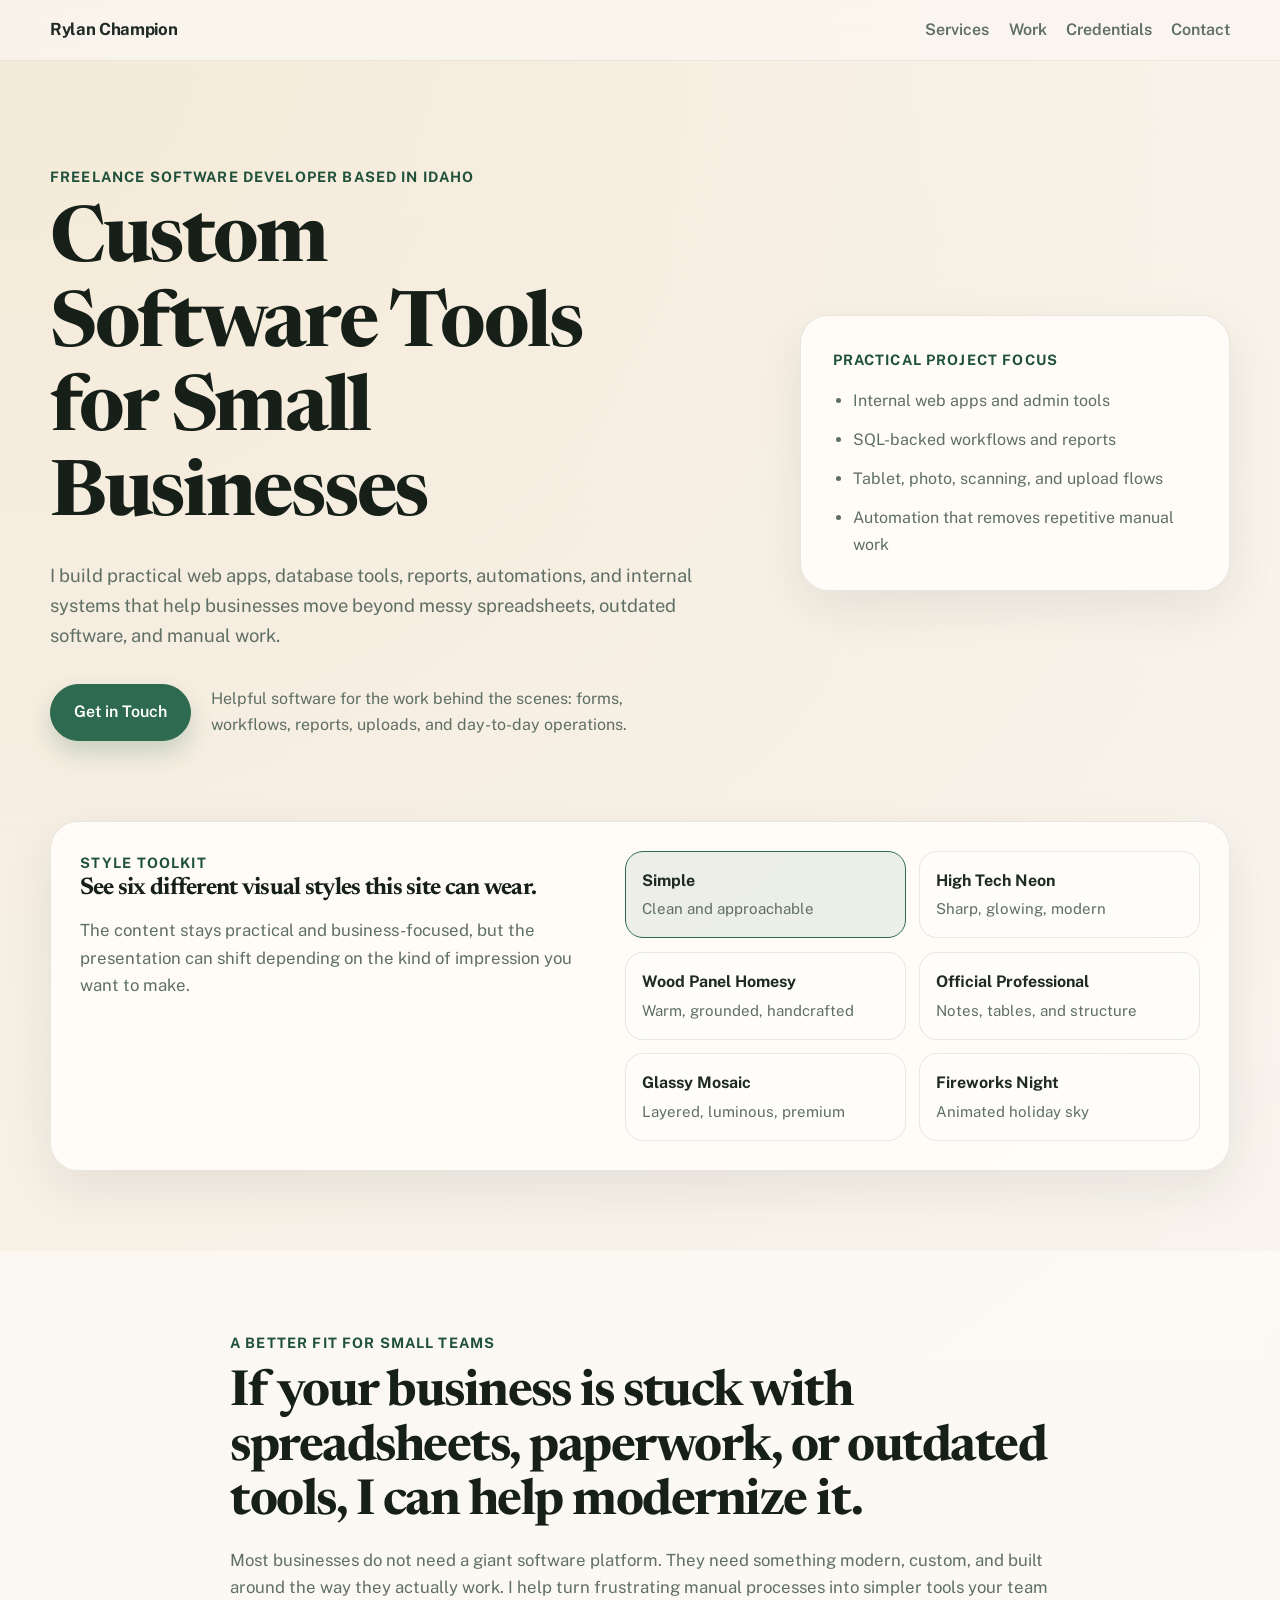
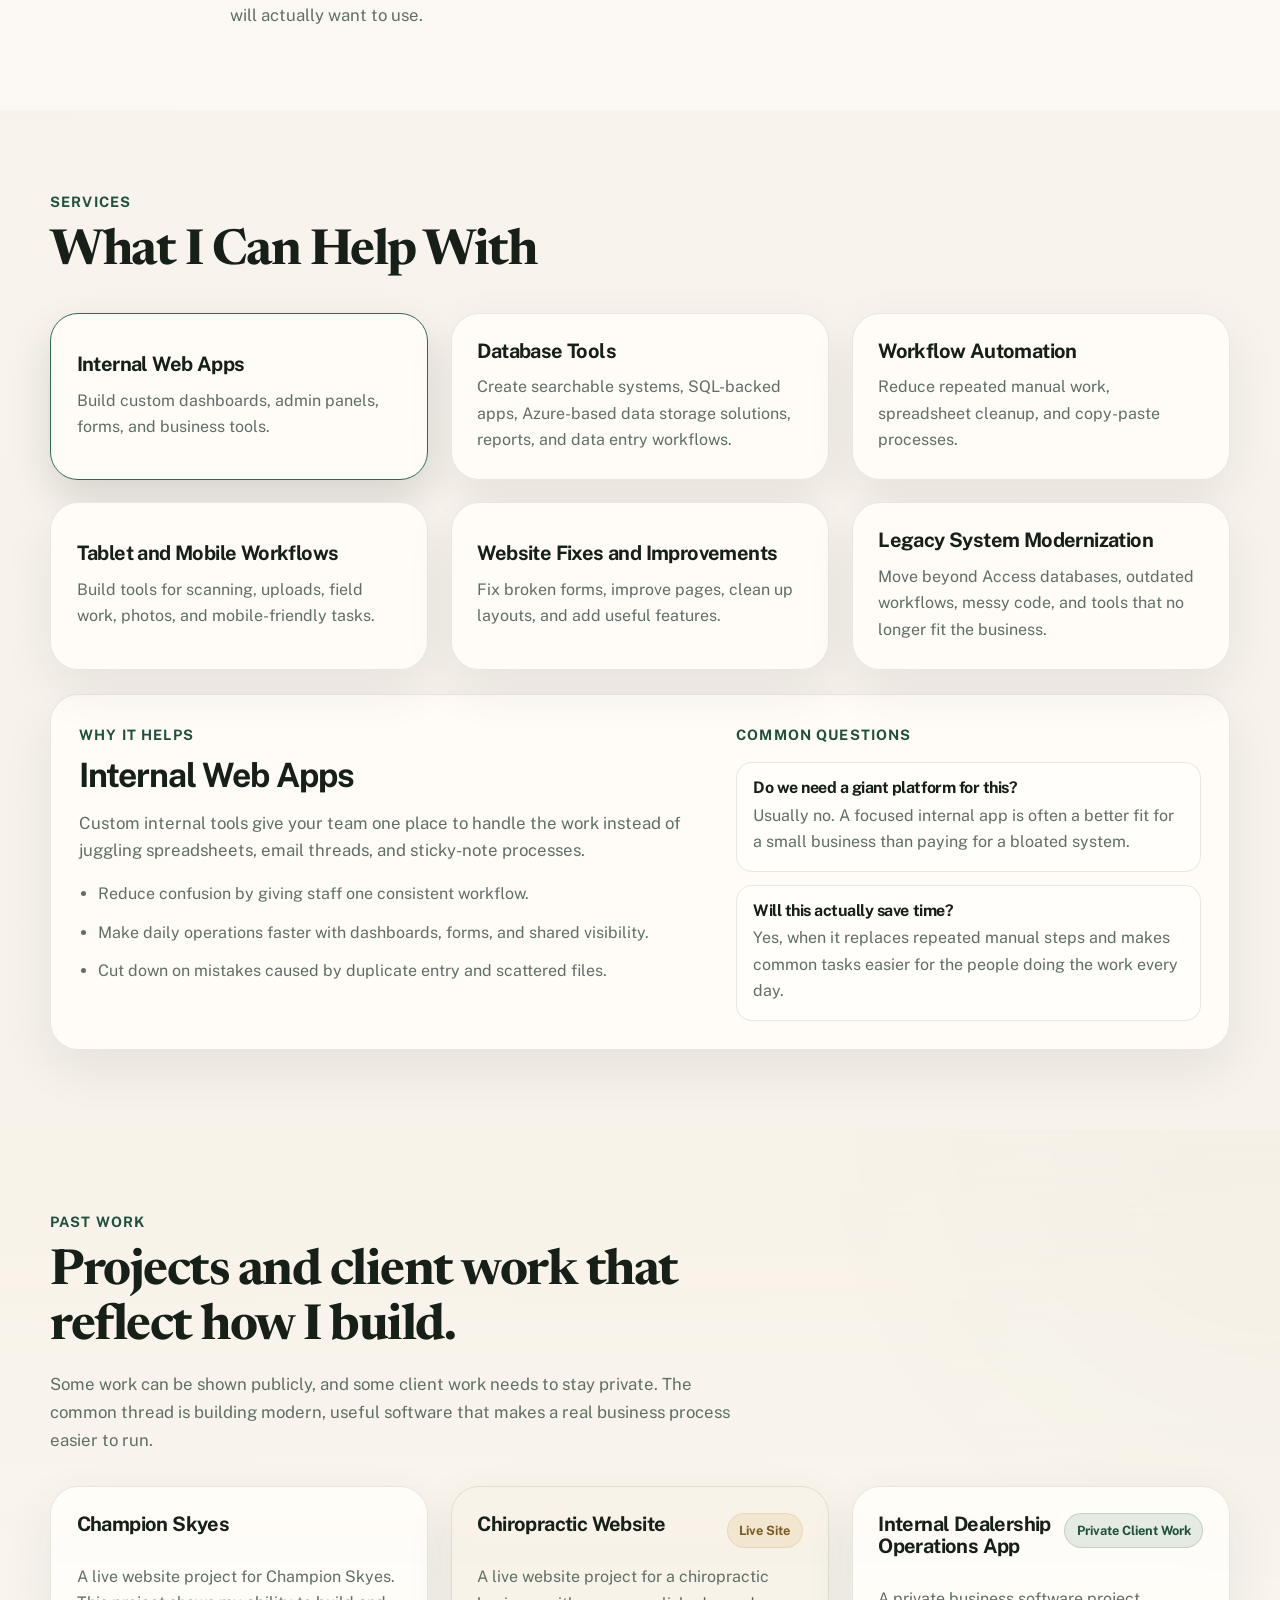
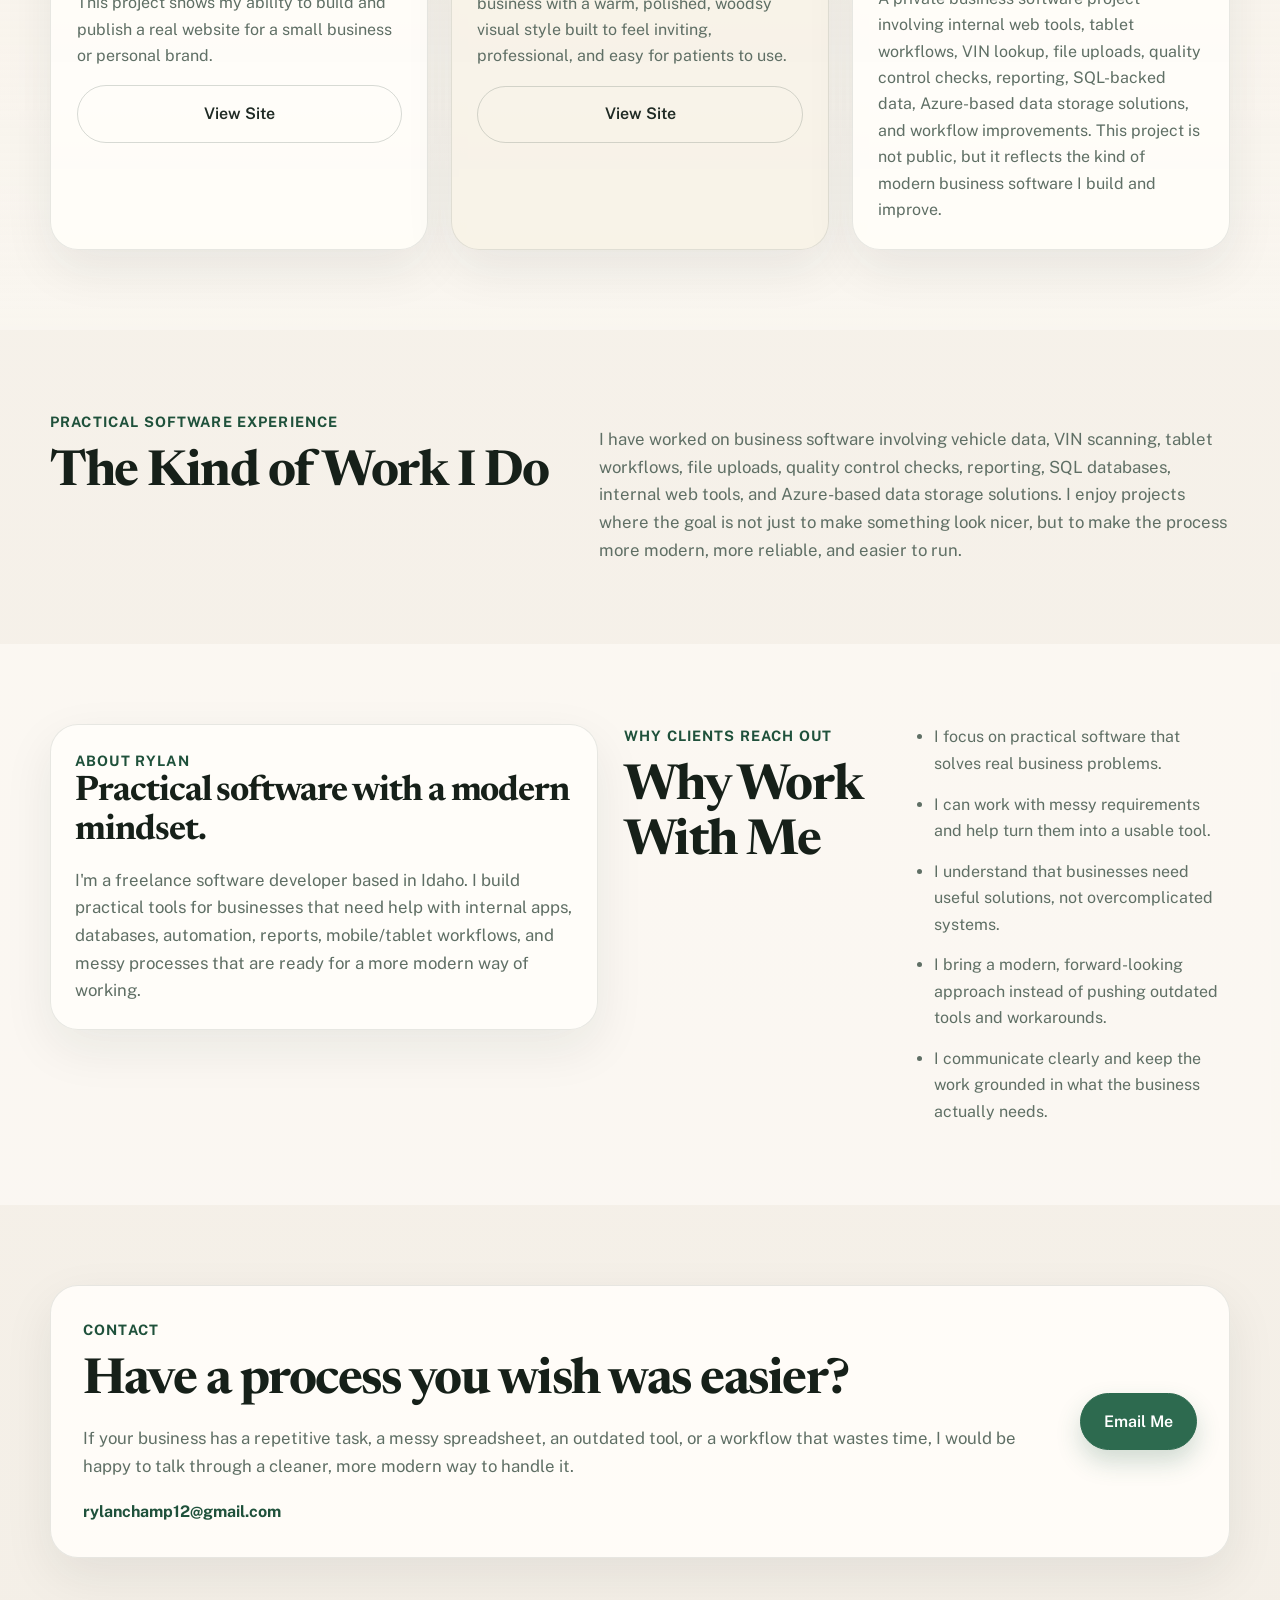
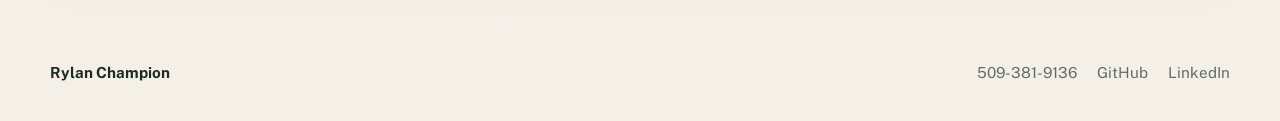
==== commit 46448c29: "Add live chiropractic project link" ====
--- a/docs/index.html
+++ b/docs/index.html
@@ -196,9 +196,10 @@
                     <article class="project-card project-card-muted">
                         <div class="project-card-header">
                             <h3>Chiropractic Website</h3>
-                            <span class="status-badge">Coming Soon</span>
-                        </div>
-                        <p>A website project for a chiropractic business with a warm, polished, woodsy visual style. This project is currently being built and will be added once it is finished.</p>
+                            <span class="status-badge">Live Site</span>
+                        </div>
+                        <p>A live website project for a chiropractic business with a warm, polished, woodsy visual style built to feel inviting, professional, and easy for patients to use.</p>
+                        <a class="btn btn-outline-primary" href="https://champion-family-chiro-preview.azurewebsites.net/" target="_blank" rel="noreferrer">View Site</a>
                     </article>
                     <article class="project-card">
                         <div class="project-card-header">
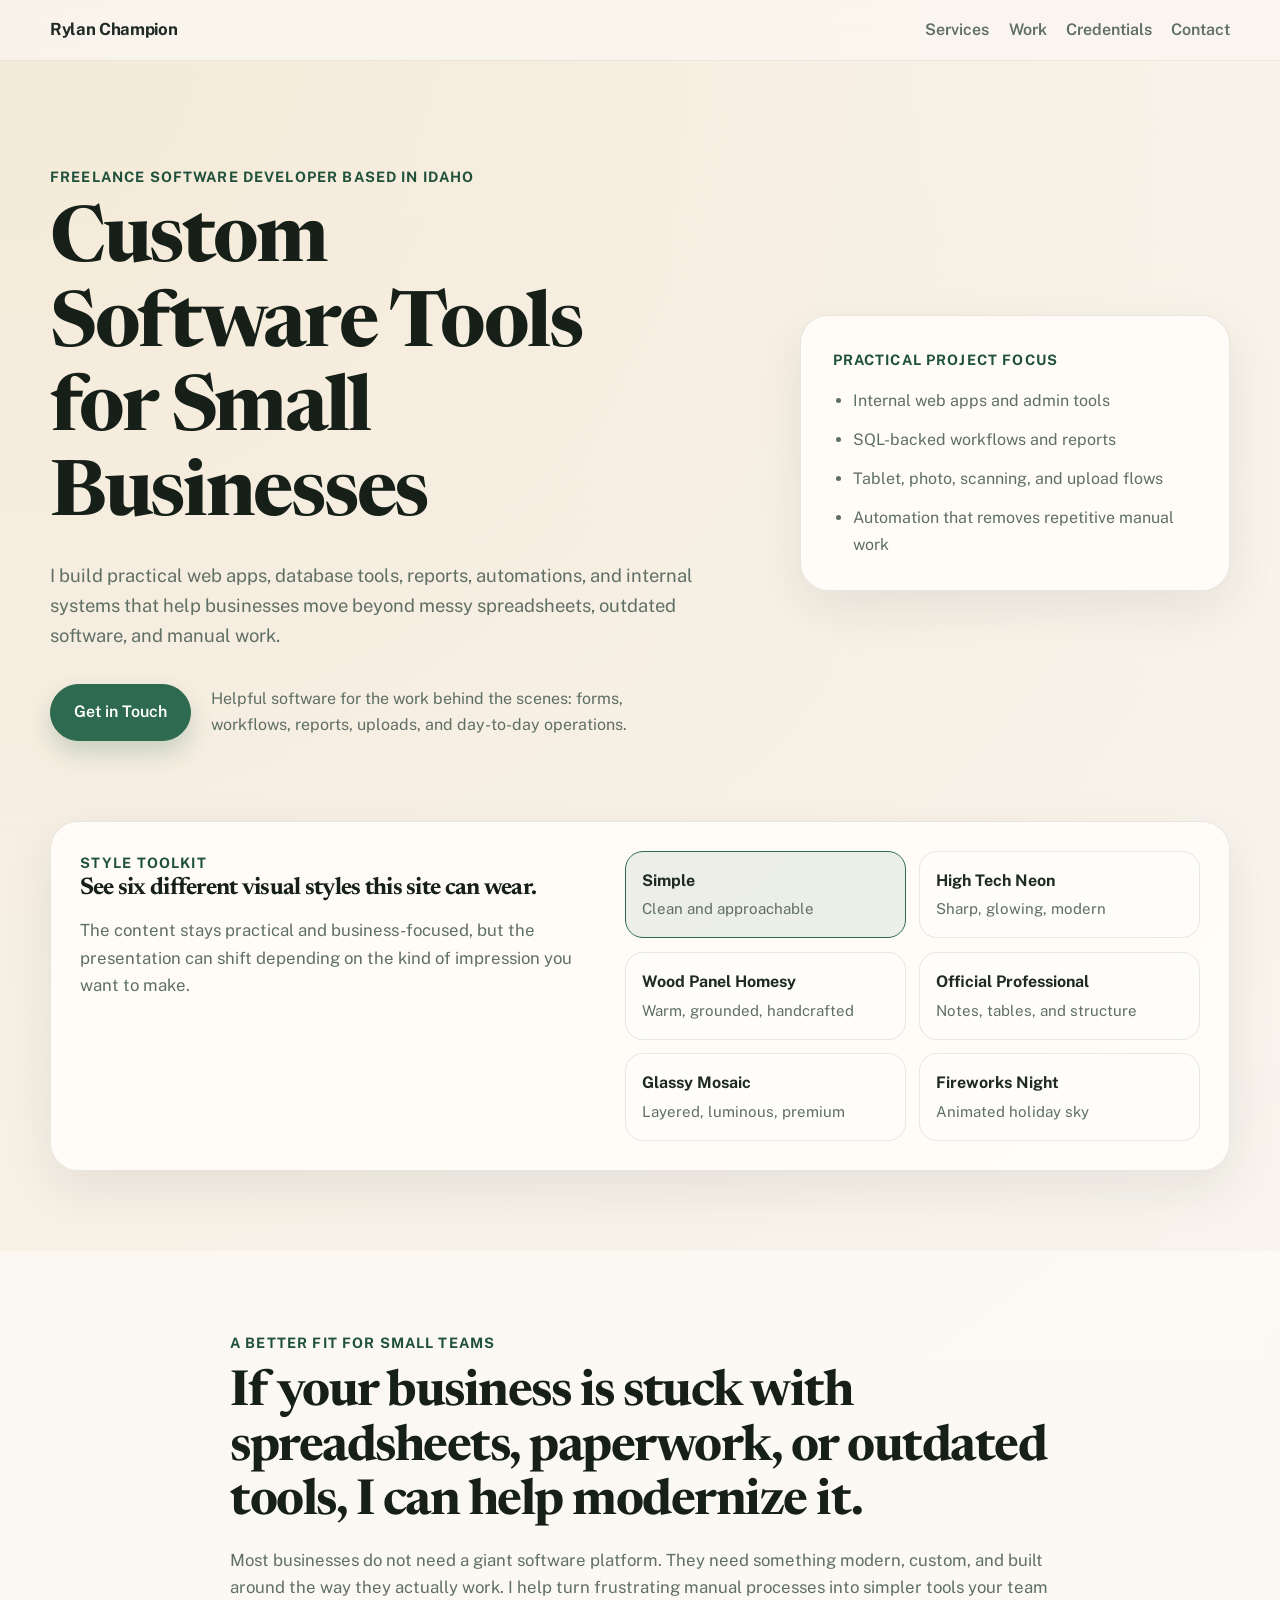
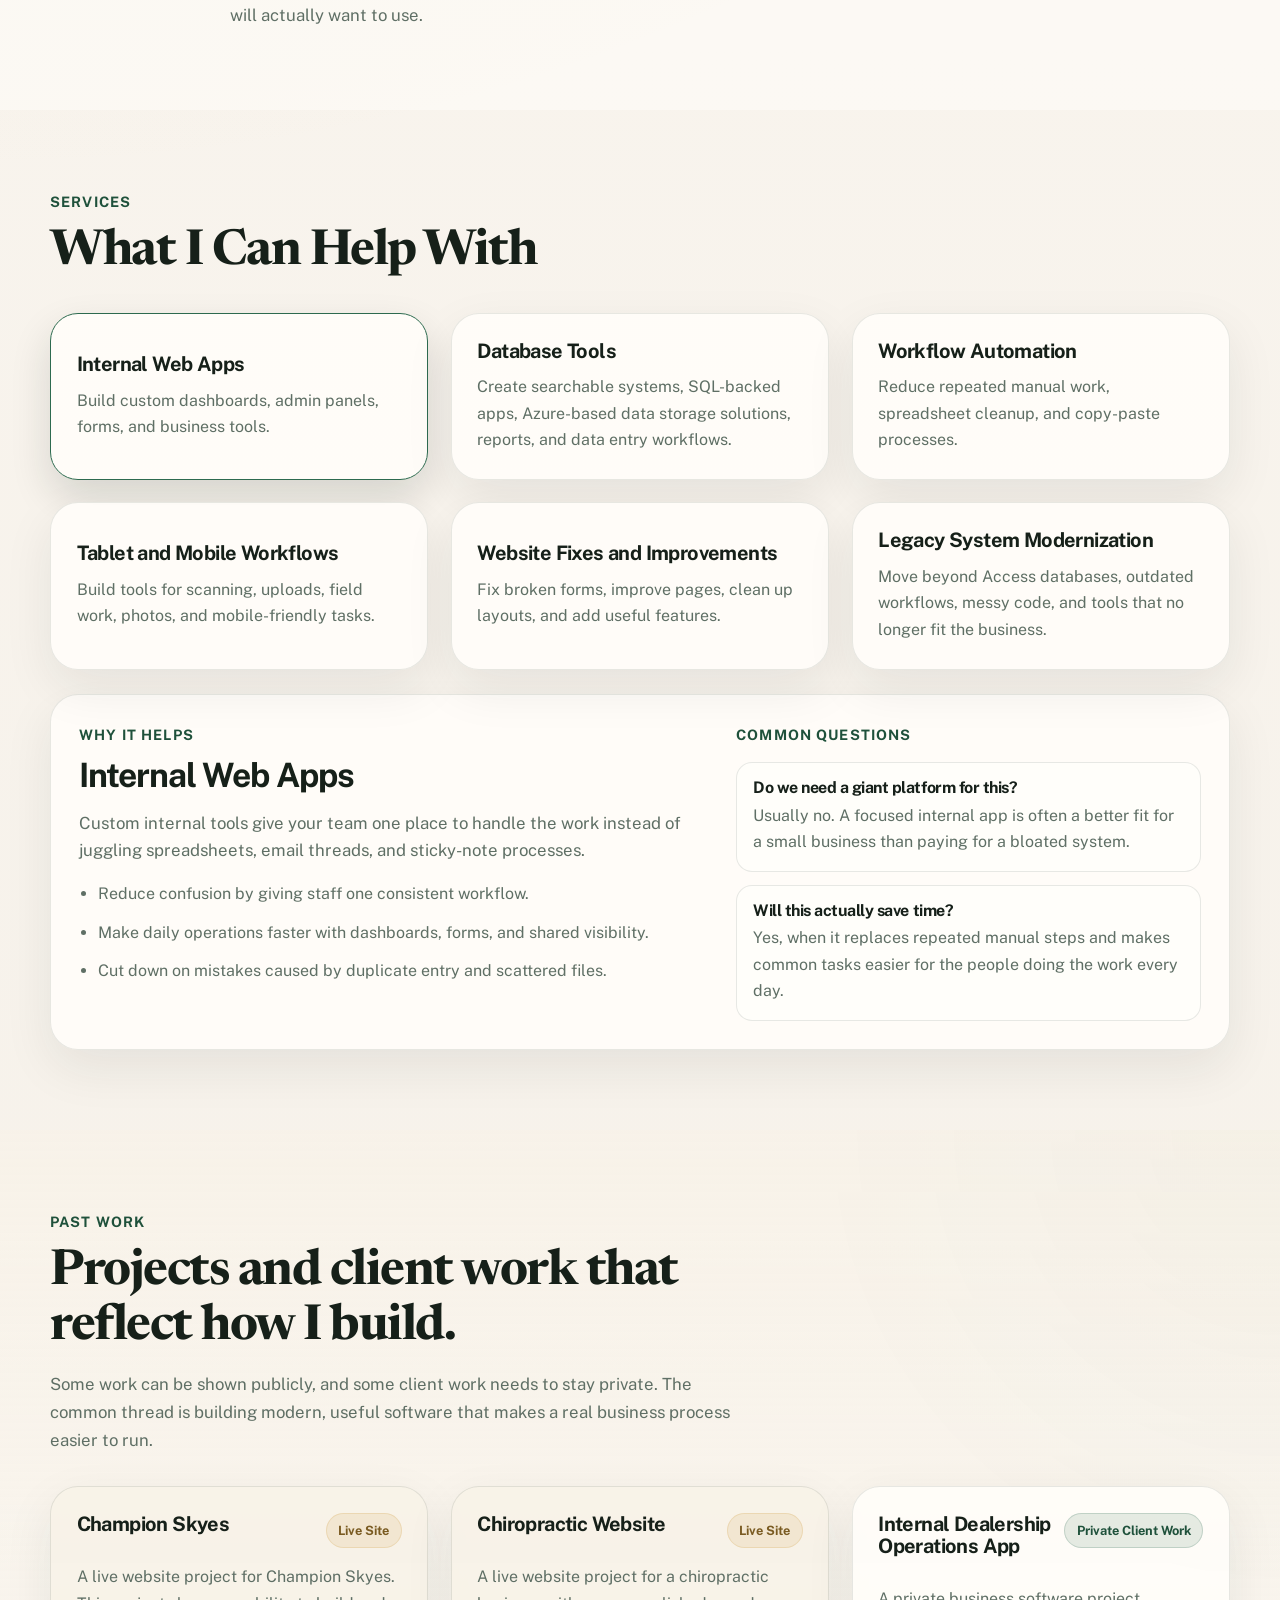
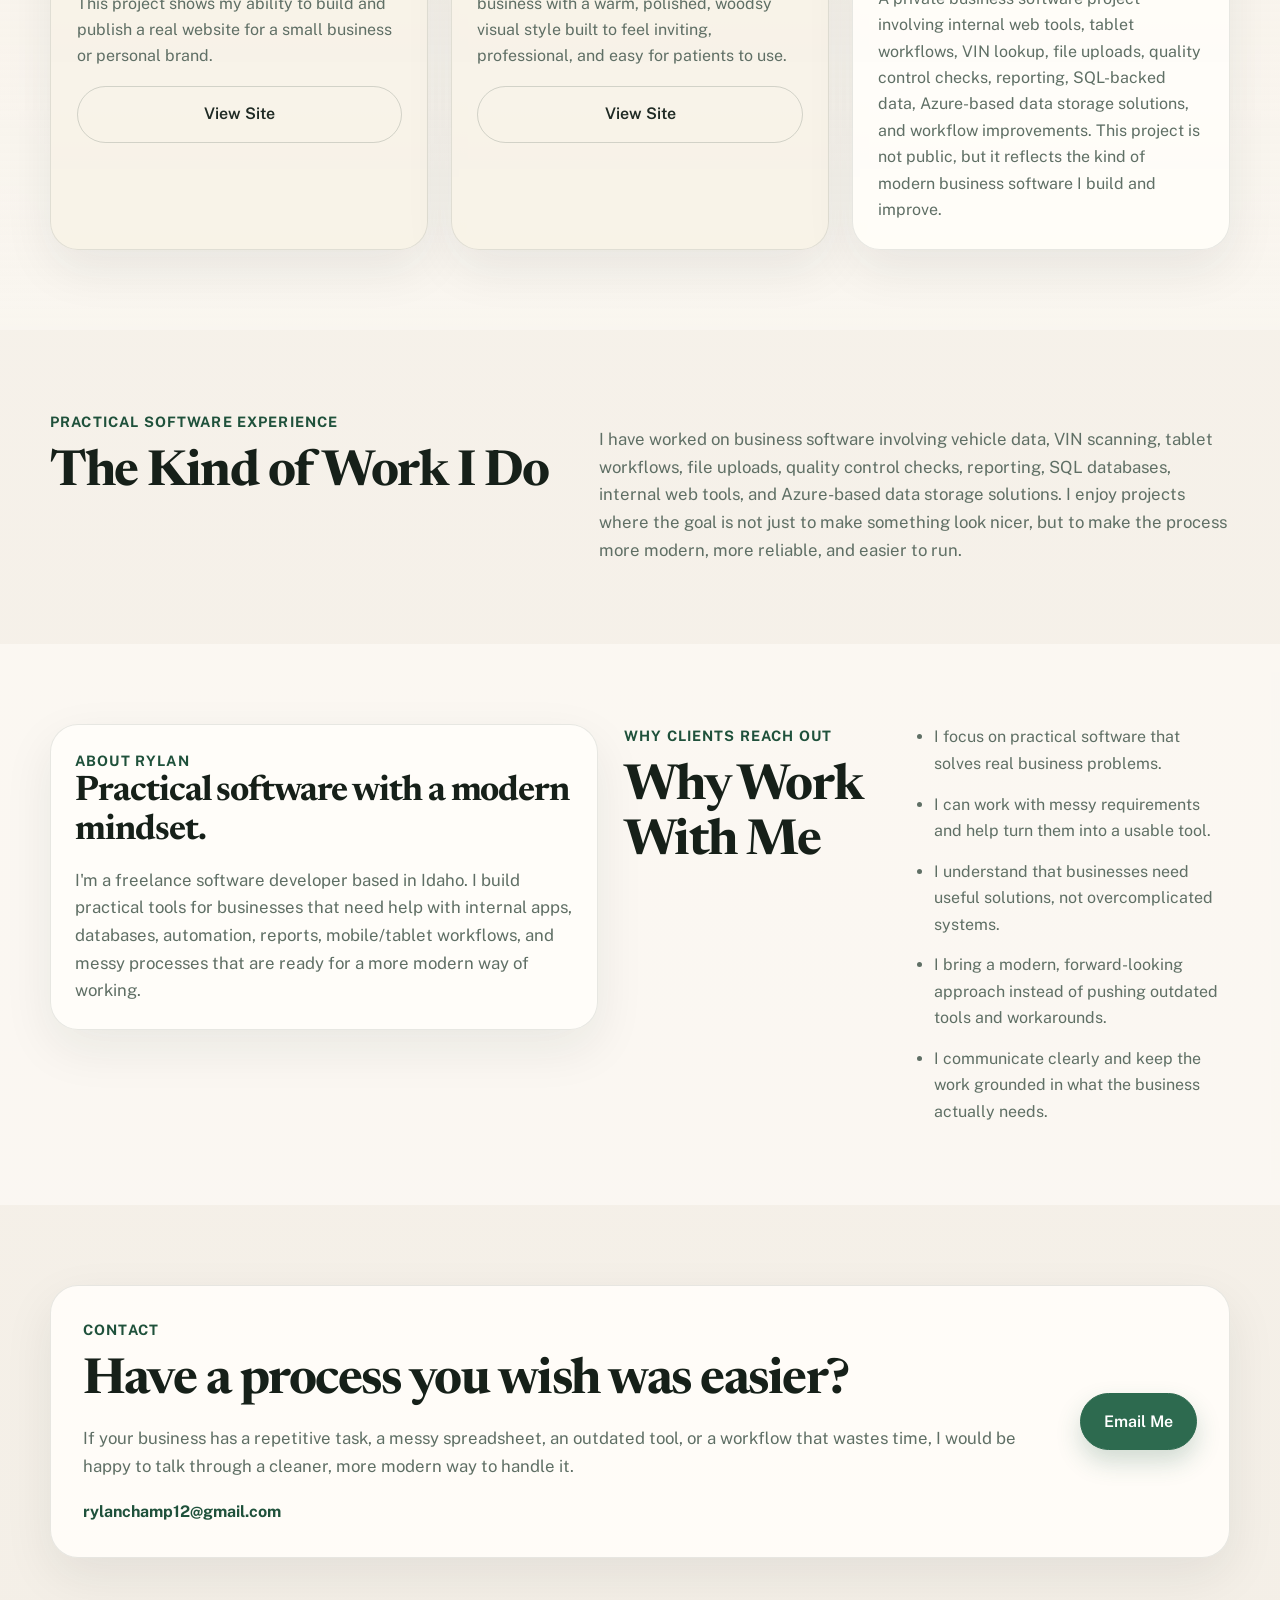
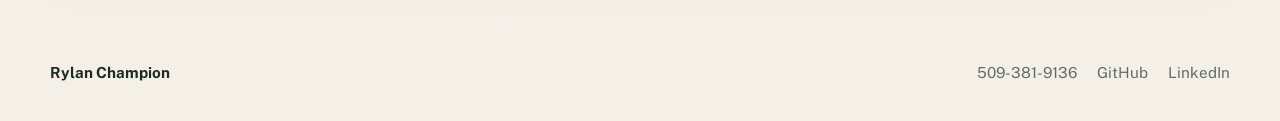
==== commit af4f202e: "Align live project card styling" ====
--- a/docs/index.html
+++ b/docs/index.html
@@ -186,9 +186,10 @@
                     </p>
                 </div>
                 <div class="project-grid">
-                    <article class="project-card">
+                    <article class="project-card project-card-muted">
                         <div class="project-card-header">
                             <h3>Champion Skyes</h3>
+                            <span class="status-badge">Live Site</span>
                         </div>
                         <p>A live website project for Champion Skyes. This project shows my ability to build and publish a real website for a small business or personal brand.</p>
                         <a class="btn btn-outline-primary" href="https://championskyes.com/" target="_blank" rel="noreferrer">View Site</a>
